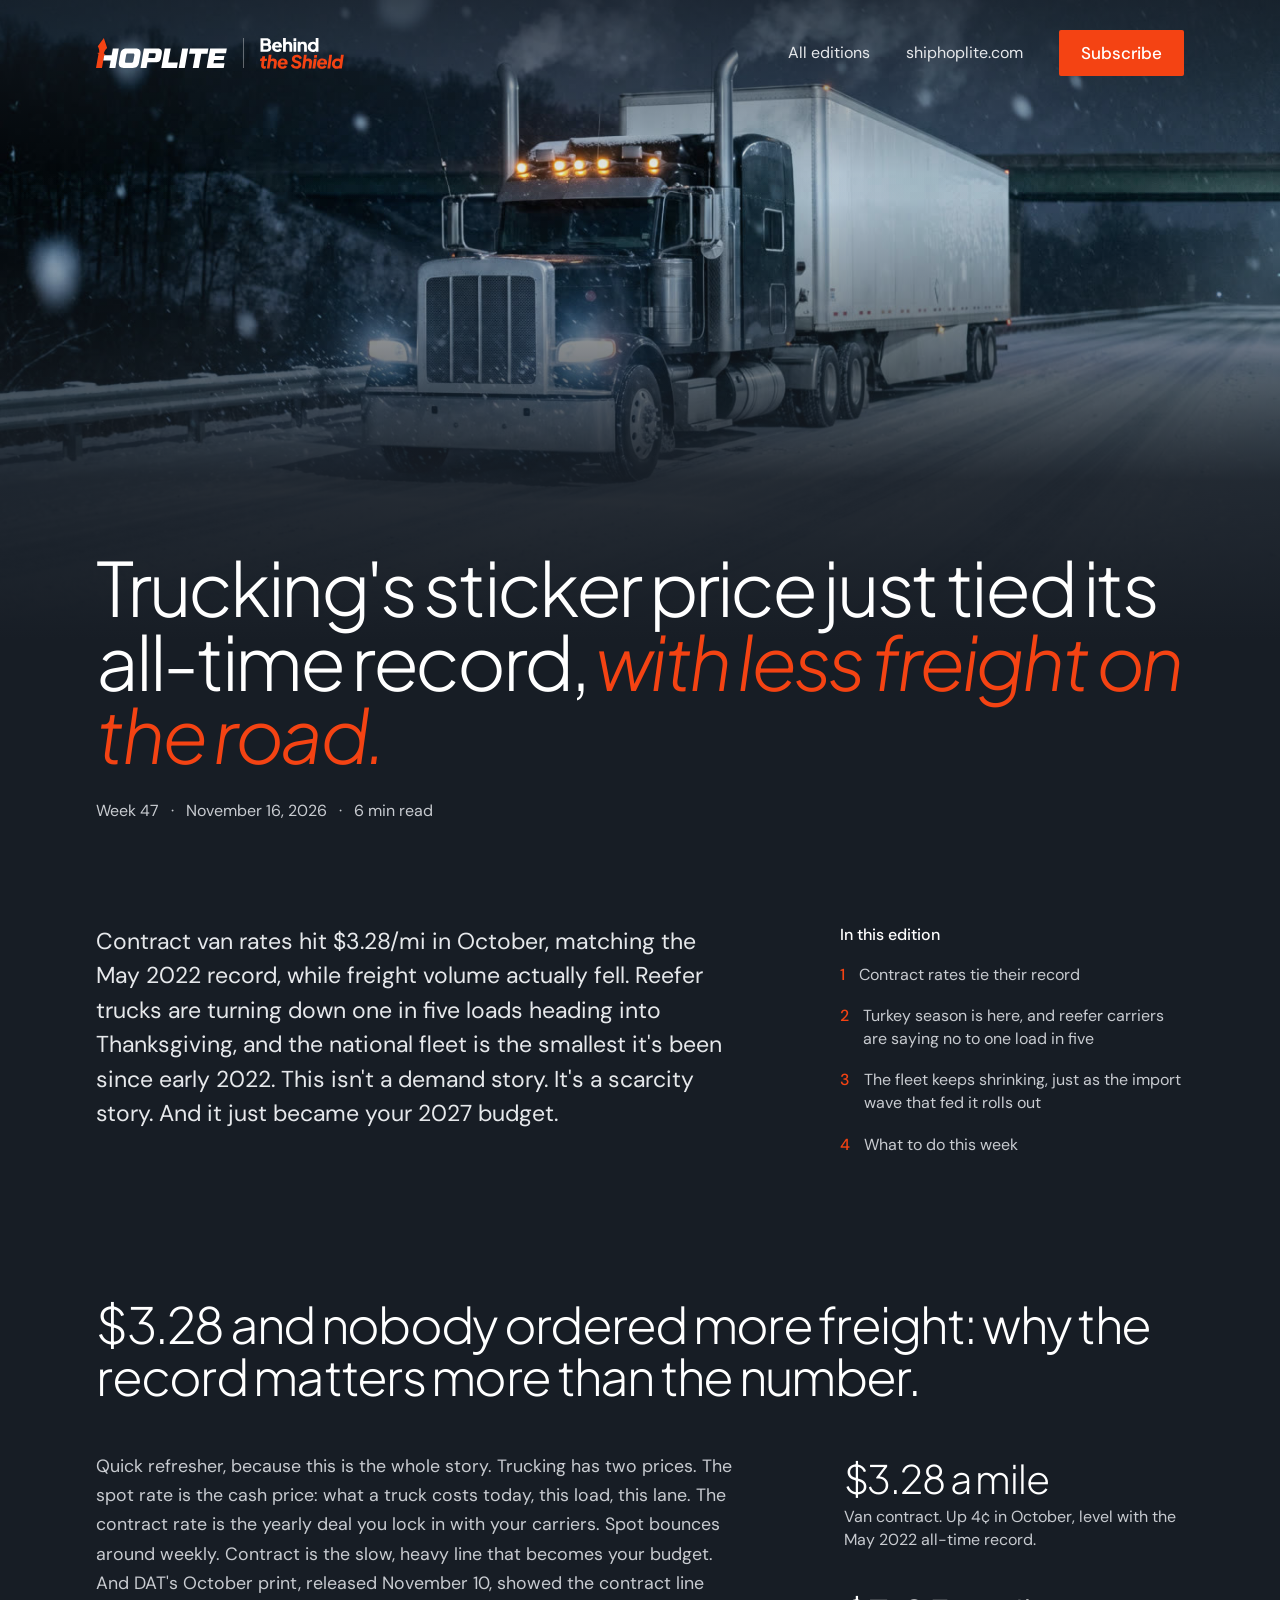
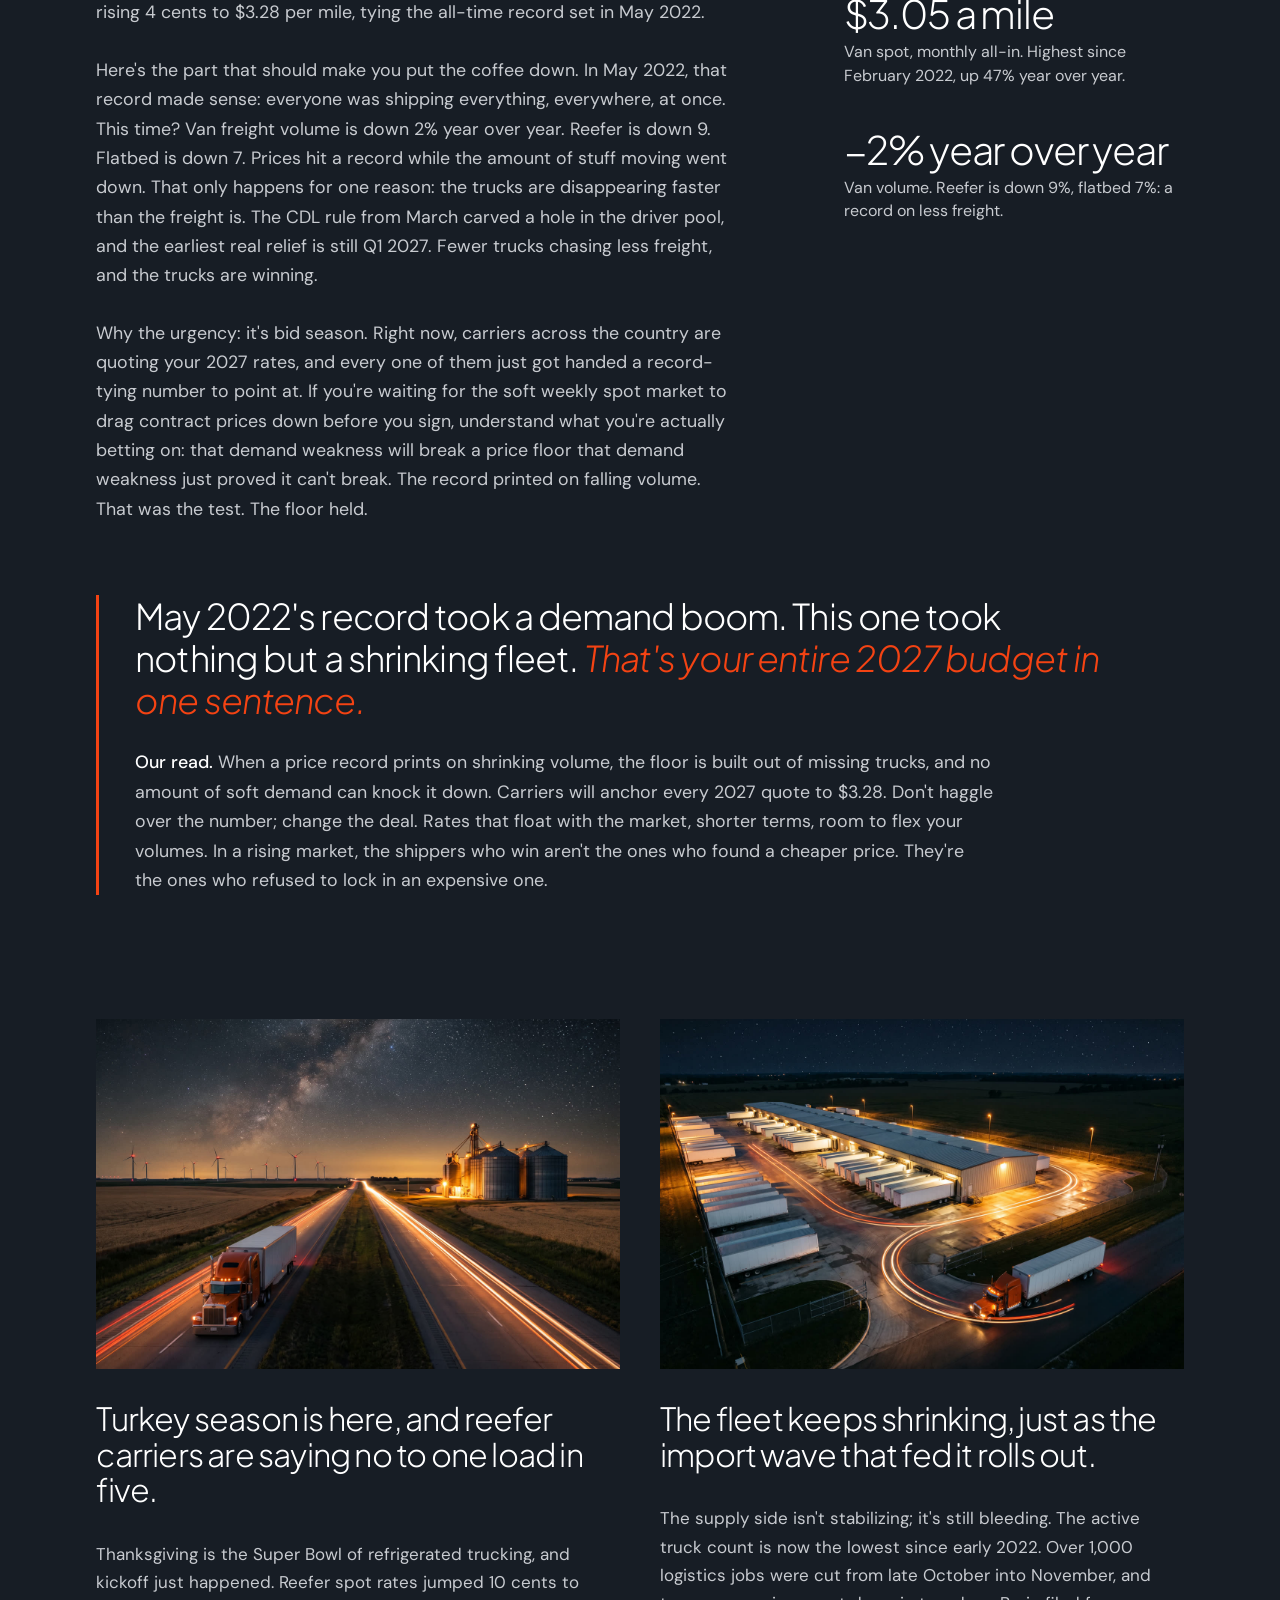
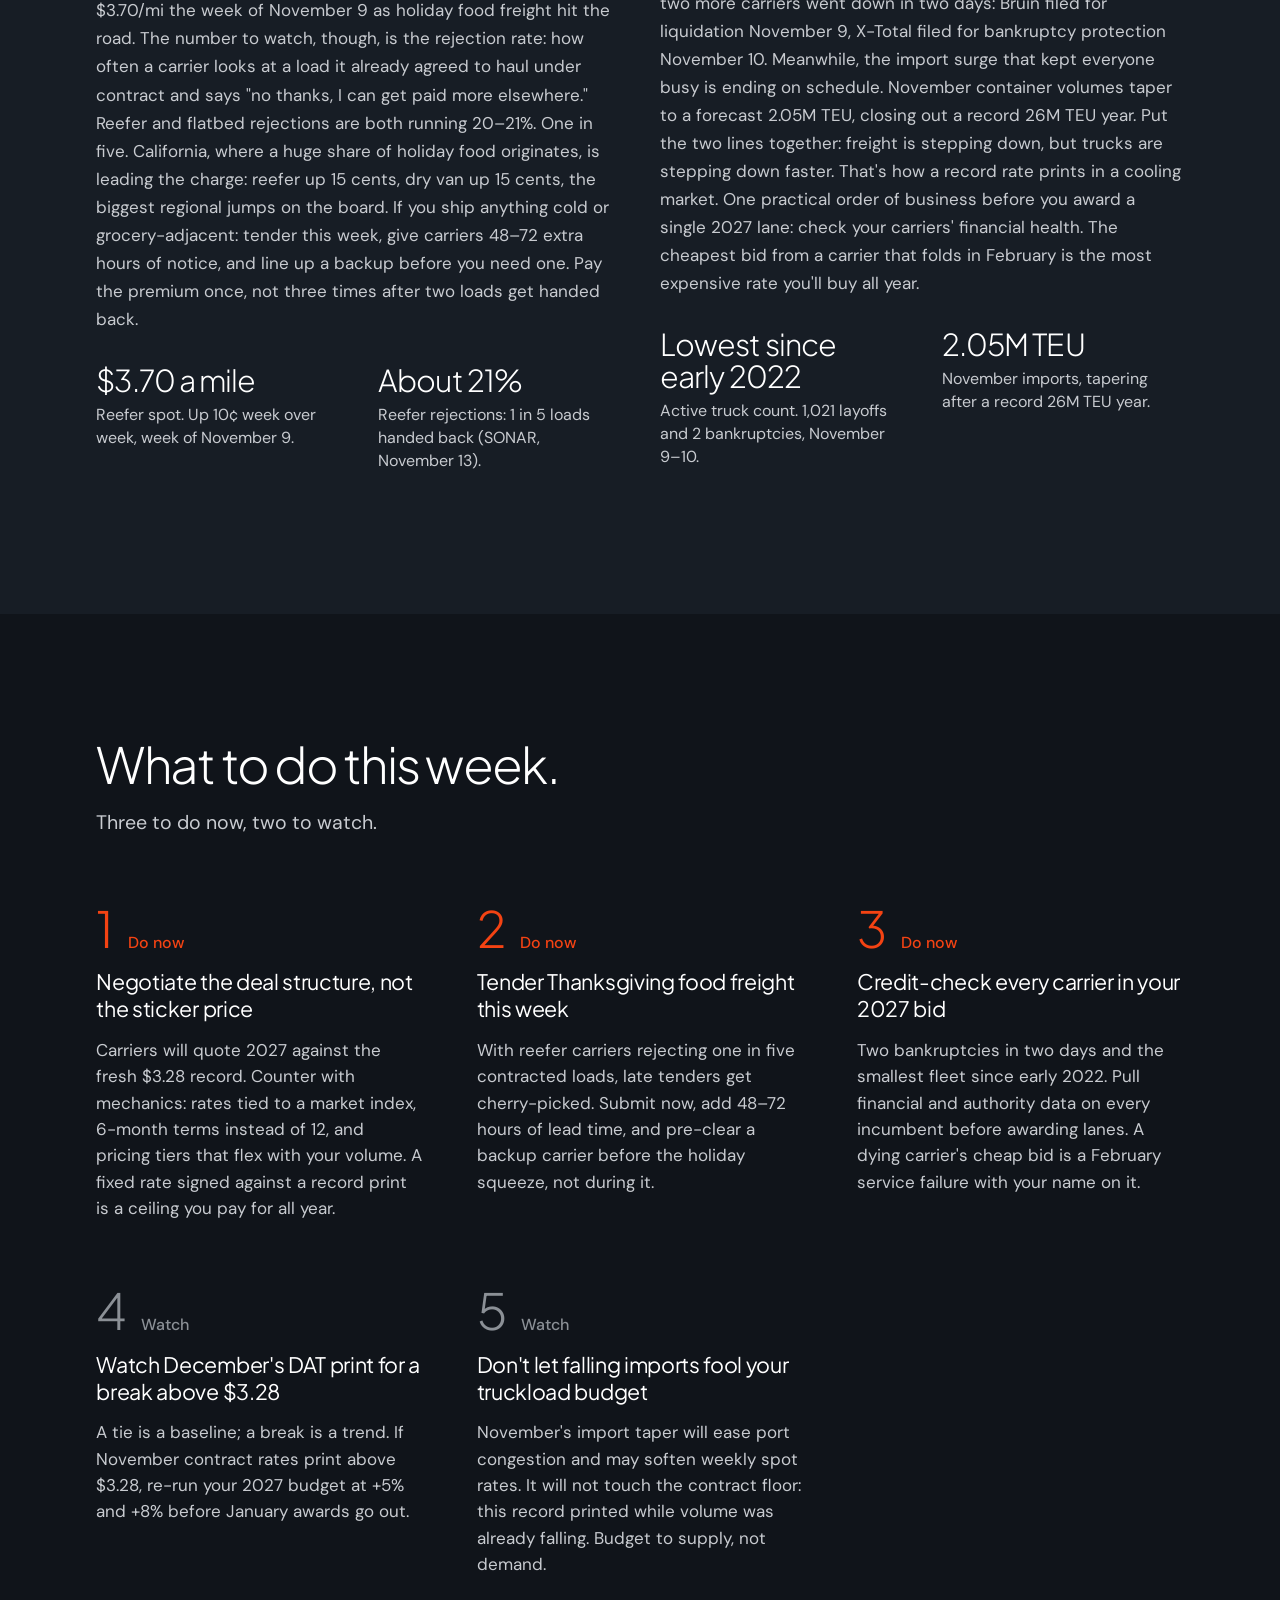
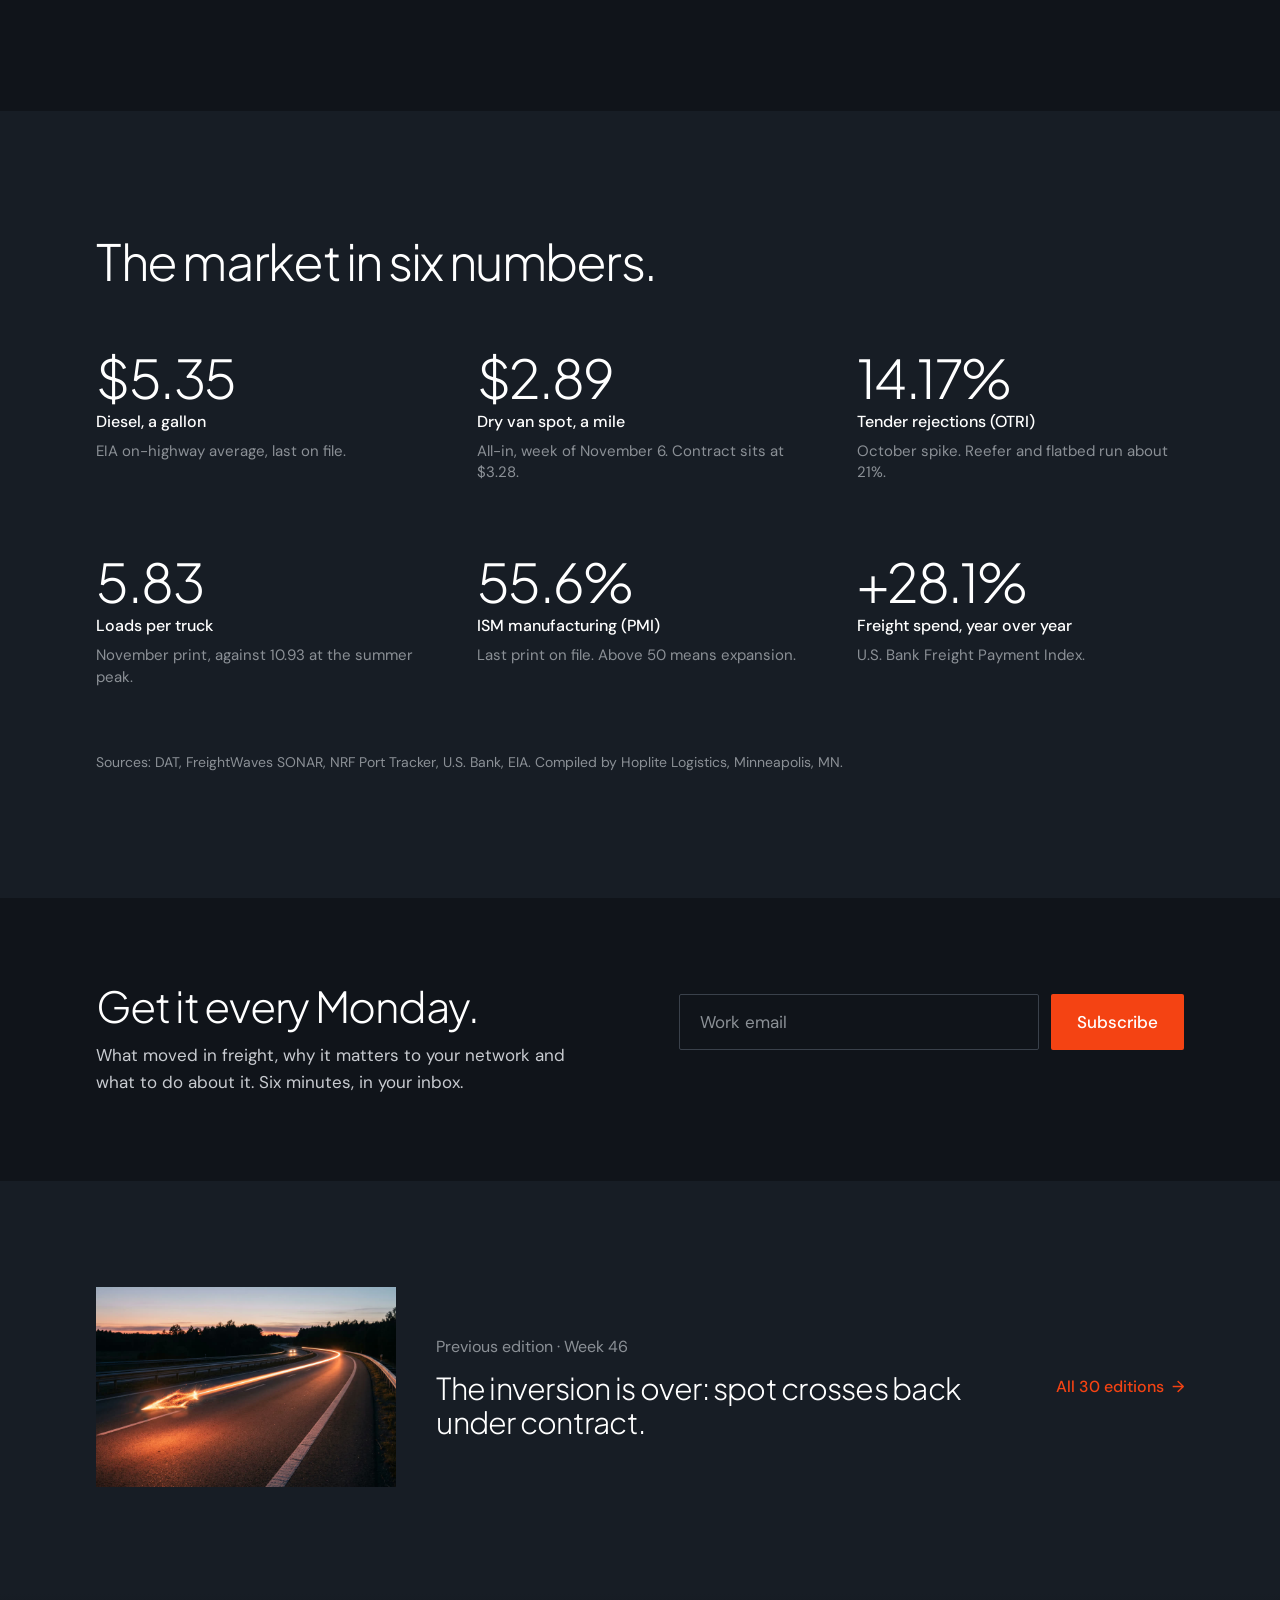
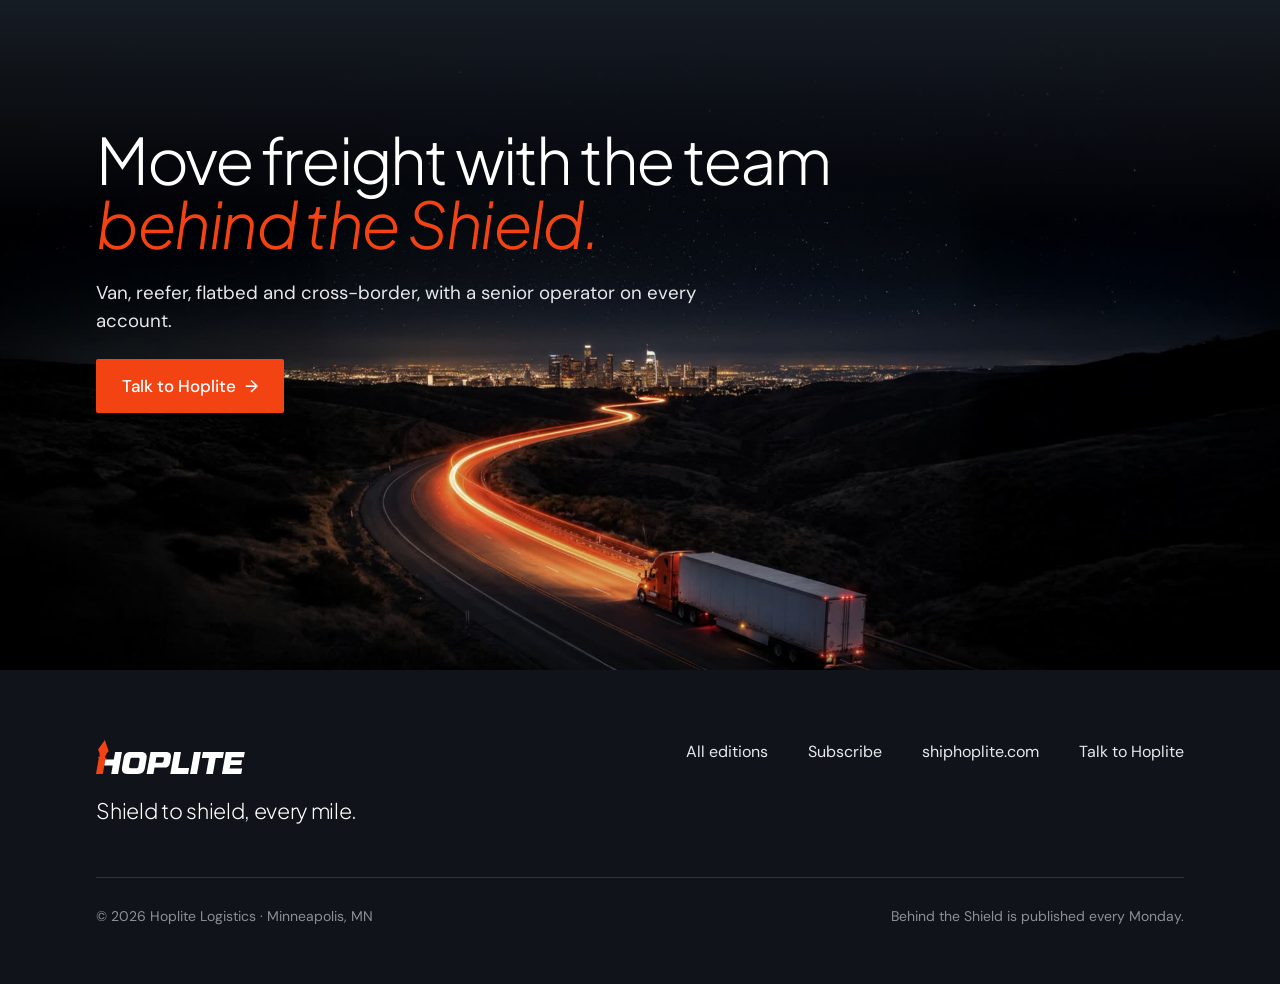
==== edition.html @ e7aca39b "Behind the Shield prototype: home, all editions, Week 47 edition Static prototype of the redesigned " ====
<!doctype html>
<html lang="en">
<head>
<meta charset="utf-8">
<meta name="viewport" content="width=device-width, initial-scale=1">
<meta name="robots" content="noindex, nofollow">
<title>Trucking&#x27;s sticker price just tied its all-time record. Behind the Shield, Week 47</title>
<meta name="description" content="Contract van rates hit $3.28 a mile in October, matching the May 2022 record, while freight volume fell. Week 47 of Hoplite&#x27;s weekly freight brief.">
<link rel="icon" href="assets/img/favicon.svg" type="image/svg+xml">
<link rel="preconnect" href="https://fonts.googleapis.com">
<link rel="preconnect" href="https://fonts.gstatic.com" crossorigin>
<link href="https://fonts.googleapis.com/css2?family=DM+Sans:wght@400;500&family=Plus+Jakarta+Sans:ital,wght@0,300;0,400;1,300&display=swap" rel="stylesheet">
<link rel="stylesheet" href="assets/css/styles.css">
</head>
<body>
<div class="menu" role="dialog" aria-label="Menu">
  <div class="menu-top">
    <a class="lockup" href="index.html" aria-label="Behind the Shield, from Hoplite. Home">
      <img class="wordmark" src="assets/img/hoplite-wordmark.svg" alt="Hoplite" width="642" height="147">
      <span class="rule"></span>
      <img class="bts" src="assets/img/bts-logo.svg" alt="Behind the Shield" width="165" height="61">
    </a>
    <button class="menu-close" type="button" aria-label="Close menu">&times;</button>
  </div>
  <nav aria-label="Menu">
    <a href="index.html">Latest edition</a>
    <a href="editions.html">All editions</a>
    <a href="https://shiphoplite.com/" target="_blank" rel="noopener">shiphoplite.com</a>
  </nav>
  <a class="btn" href="#subscribe">Subscribe</a>
</div>
<header class="hero">
  <div class="hero-photo"><img src="assets/img/wk47.jpg" alt="A long-nose semi truck on a snowy highway at night"></div>
  <div class="wrap nav">
    <a class="lockup" href="index.html" aria-label="Behind the Shield, from Hoplite. Home">
      <img class="wordmark" src="assets/img/hoplite-wordmark.svg" alt="Hoplite" width="642" height="147">
      <span class="rule"></span>
      <img class="bts" src="assets/img/bts-logo.svg" alt="Behind the Shield" width="165" height="61">
    </a>
    <nav class="nav-links" aria-label="Main">
      <a href="editions.html">All editions</a>
      <a href="https://shiphoplite.com/" target="_blank" rel="noopener">shiphoplite.com</a>
      <a class="btn small" href="#subscribe">Subscribe</a>
    </nav>
    <button class="menu-btn" type="button" aria-label="Open menu" aria-expanded="false"><span></span><span></span></button>
  </div>
  <div class="wrap hero-text">
    <h1 class="headline display">Trucking's sticker price just tied its all-time record, <em>with less freight on the road.</em></h1>
    <p class="meta"><span>Week 47</span><span>November 16, 2026</span><span>6 min read</span></p>
  </div>
</header>
<main>
<div class="wrap intro">
  <p class="standfirst">Contract van rates hit $3.28/mi in October, matching the May 2022 record, while freight volume actually fell. Reefer trucks are turning down one in five loads heading into Thanksgiving, and the national fleet is the smallest it's been since early 2022. This isn't a demand story. It's a scarcity story. And it just became your 2027 budget.</p>
  <nav class="toc" aria-label="In this edition">
    <h2>In this edition</h2>
    <ol>
        <li><b>1</b><a href="#top-story">Contract rates tie their record</a></li>
        <li><b>2</b><a href="#story-2">Turkey season is here, and reefer carriers are saying no to one load in five</a></li>
        <li><b>3</b><a href="#story-3">The fleet keeps shrinking, just as the import wave that fed it rolls out</a></li>
        <li><b>4</b><a href="#what-to-do">What to do this week</a></li>
    </ol>
  </nav>
</div>

<article class="wrap top-story" id="top-story">
  <h2 class="section display">$3.28 and nobody ordered more freight: why the record matters more than the number.</h2>
  <div class="story-cols">
    <div class="prose">
      <p>Quick refresher, because this is the whole story. Trucking has two prices. The spot rate is the cash price: what a truck costs today, this load, this lane. The contract rate is the yearly deal you lock in with your carriers. Spot bounces around weekly. Contract is the slow, heavy line that becomes your budget. And DAT&#x27;s October print, released November 10, showed the contract line rising 4 cents to $3.28 per mile, tying the all-time record set in May 2022.</p><p>Here&#x27;s the part that should make you put the coffee down. In May 2022, that record made sense: everyone was shipping everything, everywhere, at once. This time? Van freight volume is down 2% year over year. Reefer is down 9. Flatbed is down 7. Prices hit a record while the amount of stuff moving went down. That only happens for one reason: the trucks are disappearing faster than the freight is. The CDL rule from March carved a hole in the driver pool, and the earliest real relief is still Q1 2027. Fewer trucks chasing less freight, and the trucks are winning.</p><p>Why the urgency: it&#x27;s bid season. Right now, carriers across the country are quoting your 2027 rates, and every one of them just got handed a record-tying number to point at. If you&#x27;re waiting for the soft weekly spot market to drag contract prices down before you sign, understand what you&#x27;re actually betting on: that demand weakness will break a price floor that demand weakness just proved it can&#x27;t break. The record printed on falling volume. That was the test. The floor held.</p>
    </div>
    <div class="figures">
      <div class="figure"><p class="num display">$3.28 a mile</p><p class="cap">Van contract. Up 4¢ in October, level with the May 2022 all-time record.</p></div>
      <div class="figure"><p class="num display">$3.05 a mile</p><p class="cap">Van spot, monthly all-in. Highest since February 2022, up 47% year over year.</p></div>
      <div class="figure"><p class="num display">−2% year over year</p><p class="cap">Van volume. Reefer is down 9%, flatbed 7%: a record on less freight.</p></div>
    </div>
  </div>
  <div class="our-read">
    <div>
      <p class="line display">May 2022's record took a demand boom. This one took nothing but a shrinking fleet. <em>That's your entire 2027 budget in one sentence.</em></p>
      <p class="assessment"><b>Our read.</b> When a price record prints on shrinking volume, the floor is built out of missing trucks, and no amount of soft demand can knock it down. Carriers will anchor every 2027 quote to $3.28. Don't haggle over the number; change the deal. Rates that float with the market, shorter terms, room to flex your volumes. In a rising market, the shippers who win aren't the ones who found a cheaper price. They're the ones who refused to lock in an expensive one.</p>
    </div>
  </div>
</article>

<div class="wrap stories">
  <article class="story" id="story-2">
    <img class="photo" src="assets/img/story-silos.jpg" alt="A truck on a heartland highway at night, grain silos lit beside the road" loading="lazy">
    <h3 class="display">Turkey season is here, and reefer carriers are saying no to one load in five.</h3>
    <p class="body">Thanksgiving is the Super Bowl of refrigerated trucking, and kickoff just happened. Reefer spot rates jumped 10 cents to $3.70/mi the week of November 9 as holiday food freight hit the road. The number to watch, though, is the rejection rate: how often a carrier looks at a load it already agreed to haul under contract and says "no thanks, I can get paid more elsewhere." Reefer and flatbed rejections are both running 20–21%. One in five. California, where a huge share of holiday food originates, is leading the charge: reefer up 15 cents, dry van up 15 cents, the biggest regional jumps on the board. If you ship anything cold or grocery-adjacent: tender this week, give carriers 48–72 extra hours of notice, and line up a backup before you need one. Pay the premium once, not three times after two loads get handed back.</p>
    <div class="figures two">
      <div class="figure"><p class="num display">$3.70 a mile</p><p class="cap">Reefer spot. Up 10¢ week over week, week of November 9.</p></div>
      <div class="figure"><p class="num display">About 21%</p><p class="cap">Reefer rejections: 1 in 5 loads handed back (SONAR, November 13).</p></div>
    </div>
  </article>
  <article class="story" id="story-3">
    <img class="photo" src="assets/img/story-terminal.jpg" alt="A cross-dock terminal at night seen from above, trailers at every door" loading="lazy">
    <h3 class="display">The fleet keeps shrinking, just as the import wave that fed it rolls out.</h3>
    <p class="body">The supply side isn't stabilizing; it's still bleeding. The active truck count is now the lowest since early 2022. Over 1,000 logistics jobs were cut from late October into November, and two more carriers went down in two days: Bruin filed for liquidation November 9, X-Total filed for bankruptcy protection November 10. Meanwhile, the import surge that kept everyone busy is ending on schedule. November container volumes taper to a forecast 2.05M TEU, closing out a record 26M TEU year. Put the two lines together: freight is stepping down, but trucks are stepping down faster. That's how a record rate prints in a cooling market. One practical order of business before you award a single 2027 lane: check your carriers' financial health. The cheapest bid from a carrier that folds in February is the most expensive rate you'll buy all year.</p>
    <div class="figures two">
      <div class="figure"><p class="num display">Lowest since early 2022</p><p class="cap">Active truck count. 1,021 layoffs and 2 bankruptcies, November 9–10.</p></div>
      <div class="figure"><p class="num display">2.05M TEU</p><p class="cap">November imports, tapering after a record 26M TEU year.</p></div>
    </div>
  </article>
</div>

<section class="todo deep" id="what-to-do">
  <div class="wrap">
    <h2 class="section display">What to do this week.</h2>
    <p class="lede">Three to do now, two to watch.</p>
    <ol class="actions">
      <li class="action">
        <div class="top"><span class="numeral">1</span><span class="status">Do now</span></div>
        <h3>Negotiate the deal structure, not the sticker price</h3>
        <p>Carriers will quote 2027 against the fresh $3.28 record. Counter with mechanics: rates tied to a market index, 6-month terms instead of 12, and pricing tiers that flex with your volume. A fixed rate signed against a record print is a ceiling you pay for all year.</p>
      </li>
      <li class="action">
        <div class="top"><span class="numeral">2</span><span class="status">Do now</span></div>
        <h3>Tender Thanksgiving food freight this week</h3>
        <p>With reefer carriers rejecting one in five contracted loads, late tenders get cherry-picked. Submit now, add 48–72 hours of lead time, and pre-clear a backup carrier before the holiday squeeze, not during it.</p>
      </li>
      <li class="action">
        <div class="top"><span class="numeral">3</span><span class="status">Do now</span></div>
        <h3>Credit-check every carrier in your 2027 bid</h3>
        <p>Two bankruptcies in two days and the smallest fleet since early 2022. Pull financial and authority data on every incumbent before awarding lanes. A dying carrier&#x27;s cheap bid is a February service failure with your name on it.</p>
      </li>
      <li class="action watch">
        <div class="top"><span class="numeral">4</span><span class="status">Watch</span></div>
        <h3>Watch December&#x27;s DAT print for a break above $3.28</h3>
        <p>A tie is a baseline; a break is a trend. If November contract rates print above $3.28, re-run your 2027 budget at +5% and +8% before January awards go out.</p>
      </li>
      <li class="action watch">
        <div class="top"><span class="numeral">5</span><span class="status">Watch</span></div>
        <h3>Don&#x27;t let falling imports fool your truckload budget</h3>
        <p>November&#x27;s import taper will ease port congestion and may soften weekly spot rates. It will not touch the contract floor: this record printed while volume was already falling. Budget to supply, not demand.</p>
      </li>
    </ol>
  </div>
</section>

<section class="wrap market">
  <h2 class="section display">The market in six numbers.</h2>
  <div class="numbers">
      <div class="number"><p class="num display">$5.35</p><p class="label">Diesel, a gallon</p><p class="cap">EIA on-highway average, last on file.</p></div>
      <div class="number"><p class="num display">$2.89</p><p class="label">Dry van spot, a mile</p><p class="cap">All-in, week of November 6. Contract sits at $3.28.</p></div>
      <div class="number"><p class="num display">14.17%</p><p class="label">Tender rejections (OTRI)</p><p class="cap">October spike. Reefer and flatbed run about 21%.</p></div>
      <div class="number"><p class="num display">5.83</p><p class="label">Loads per truck</p><p class="cap">November print, against 10.93 at the summer peak.</p></div>
      <div class="number"><p class="num display">55.6%</p><p class="label">ISM manufacturing (PMI)</p><p class="cap">Last print on file. Above 50 means expansion.</p></div>
      <div class="number"><p class="num display">+28.1%</p><p class="label">Freight spend, year over year</p><p class="cap">U.S. Bank Freight Payment Index.</p></div>
  </div>
  <p class="sources">Sources: DAT, FreightWaves SONAR, NRF Port Tracker, U.S. Bank, EIA. Compiled by Hoplite Logistics, Minneapolis, MN.</p>
</section>
</main>
<section class="subscribe deep" id="subscribe">
  <div class="wrap">
    <div class="copy">
      <h2 class="display">Get it every Monday.</h2>
      <p>What moved in freight, why it matters to your network and what to do about it. Six minutes, in your inbox.</p>
    </div>
    <div>
      <form class="form" action="#" method="post">
        <input type="email" name="email" placeholder="Work email" aria-label="Work email" required>
        <button class="btn" type="submit">Subscribe</button>
      </form>
      <p class="form-note" role="status"></p>
    </div>
  </div>
</section>
<section class="wrap previous">
  <a class="prev-card" href="edition.html">
    <img class="photo" src="assets/img/wk46.jpg" alt="A highway curving into the dusk" loading="lazy">
    <div>
      <p class="small-meta">Previous edition &middot; Week 46</p>
      <h3 class="display">The inversion is over: spot crosses back under contract.</h3>
    </div>
  </a>
  <a class="more orange" href="editions.html">All 30 editions &nbsp;&rarr;</a>
</section>
<section class="closing">
  <img src="assets/img/closing.jpg" alt="A truck on a winding road at night, city lights on the horizon" loading="lazy">
  <div class="wrap">
    <h2 class="display">Move freight with the team <em>behind the Shield.</em></h2>
    <p>Van, reefer, flatbed and cross-border, with a senior operator on every account.</p>
    <a class="btn" href="https://shiphoplite.com/contact-us/" target="_blank" rel="noopener">Talk to Hoplite <span aria-hidden="true">&rarr;</span></a>
  </div>
</section>
<footer class="footer deep">
  <div class="wrap">
    <div class="footer-top">
      <div>
        <img class="wordmark" src="assets/img/hoplite-wordmark.svg" alt="Hoplite" width="642" height="147">
        <p class="tagline display">Shield to shield, every mile.</p>
      </div>
      <nav class="footer-links" aria-label="Footer">
        <a href="editions.html">All editions</a>
        <a href="#subscribe">Subscribe</a>
        <a href="https://shiphoplite.com/" target="_blank" rel="noopener">shiphoplite.com</a>
        <a href="https://shiphoplite.com/contact-us/" target="_blank" rel="noopener">Talk to Hoplite</a>
      </nav>
    </div>
    <div class="footer-bottom">
      <span>&copy; 2026 Hoplite Logistics &middot; Minneapolis, MN</span>
      <span>Behind the Shield is published every Monday.</span>
    </div>
  </div>
</footer>
<script src="assets/js/site.js"></script>
</body>
</html>
---- assets/css/styles.css ----
/* Behind the Shield prototype. Values follow the Figma file (desktop 1440, mobile 390). */
:root {
  --night: #171D25; --deep: #10141A; --orange: #F44313; --white: #fff;
  --soft: #E6E8EB; --body: #C8CBD0; --mute: #8B9096;
  --line: rgba(255, 255, 255, .12);
  --gutter: clamp(20px, calc(14.7vw - 91.8px), 120px);
  --display: "Plus Jakarta Sans", system-ui, sans-serif;
  --text: "DM Sans", system-ui, sans-serif;
}
*, *::before, *::after { box-sizing: border-box; }
html { -webkit-text-size-adjust: 100%; scroll-behavior: smooth; }
body { margin: 0; background: var(--night); color: var(--body); font: 400 17px/1.55 var(--text); -webkit-font-smoothing: antialiased; -moz-osx-font-smoothing: grayscale; }
img { display: block; max-width: 100%; }
a { color: inherit; text-decoration: none; }
h1, h2, h3, p, ol, ul, figure { margin: 0; }
ol, ul { padding: 0; list-style: none; }
em { font-style: italic; color: var(--orange); }
.wrap { width: 100%; max-width: calc(1200px + 2 * var(--gutter)); margin-inline: auto; padding-inline: var(--gutter); }
.deep { background: var(--deep); }
.display { font-family: var(--display); font-weight: 300; color: var(--white); }
.photo { width: 100%; object-fit: cover; background: var(--deep); }

/* Buttons */
.btn { display: inline-flex; align-items: center; justify-content: center; gap: .5em; padding: 16px 26px; border: 0; border-radius: 2px; background: var(--orange); color: var(--white); font: 500 17px/22px var(--text); cursor: pointer; transition: background .15s ease; white-space: nowrap; }
.btn:hover, .btn:focus-visible { background: #ff5a2a; }
.btn.small { padding: 12px 22px; }
:focus-visible { outline: 2px solid var(--orange); outline-offset: 3px; }

/* Header */
.nav { position: relative; z-index: 3; display: flex; align-items: center; justify-content: space-between; padding-block: 30px; }
.lockup { display: flex; align-items: center; gap: 16px; }
.lockup .wordmark { height: 30px; width: auto; }
.lockup .rule { width: 1px; height: 30px; background: rgba(255, 255, 255, .35); }
.lockup .bts { height: 31px; width: auto; }
.nav-links { display: flex; align-items: center; gap: 36px; font-size: 16px; color: var(--soft); }
.nav-links a:not(.btn):hover, .footer-links a:hover { color: var(--white); text-decoration: underline; text-underline-offset: 4px; }
.menu-btn { display: none; width: 44px; height: 44px; margin-right: -10px; padding: 0; border: 0; background: none; cursor: pointer; }
.menu-btn span { display: block; width: 24px; height: 2px; margin: 6px auto; background: var(--white); }
.menu { position: fixed; inset: 0; z-index: 10; display: none; flex-direction: column; padding: 22px var(--gutter) 40px; background: var(--deep); }
.menu.open { display: flex; }
.menu-top { display: flex; align-items: center; justify-content: space-between; }
.menu-close { width: 44px; height: 44px; margin-right: -10px; border: 0; background: none; color: var(--white); font: 300 34px/1 var(--display); cursor: pointer; }
.menu nav { display: flex; flex-direction: column; gap: 6px; margin-top: 56px; }
.menu nav a { padding: 10px 0; font: 300 34px/1.1 var(--display); letter-spacing: -.035em; color: var(--white); }
.menu .btn { margin-top: 36px; align-self: flex-start; }

/* Photo header (edition and archive) */
.hero { position: relative; overflow: hidden; }
.hero-photo { position: absolute; inset: 0 0 auto 0; height: clamp(340px, 50vw, 720px); }
.hero-photo img { width: 100%; height: 100%; object-fit: cover; }
.hero-photo::before { content: ""; position: absolute; inset: 0 0 auto 0; height: min(200px, 60%); background: linear-gradient(rgba(23, 29, 37, .7), rgba(23, 29, 37, 0)); }
.hero-photo::after { content: ""; position: absolute; inset: 0; background: linear-gradient(rgba(23, 29, 37, 0) 27%, rgba(23, 29, 37, .92) 75%, var(--night) 100%); }
.hero-text { position: relative; z-index: 2; padding-top: clamp(194px, 34.8vw, 501px); padding-bottom: clamp(32px, 5vw, 72px); }
.hero.short .hero-photo { height: clamp(300px, 36.7vw, 528px); }
.hero.short .hero-text { padding-top: clamp(168px, 27vw, 389px); }
h1.headline { font-size: clamp(44px, 5.83vw, 84px); line-height: .98; letter-spacing: -.045em; max-width: 1160px; }
.meta { margin-top: clamp(20px, 2.2vw, 32px); font-size: clamp(16px, 1.25vw, 18px); color: var(--body); }
.meta > span + span::before { content: "·"; margin-inline: .75em; }
h2.section { font-size: clamp(34px, 3.89vw, 56px); line-height: 1.04; letter-spacing: -.035em; }

/* Edition: intro */
.intro { display: grid; grid-template-columns: minmax(0, 720px) minmax(0, 344px); justify-content: space-between; gap: 40px clamp(40px, 8.33vw, 120px); padding-block: clamp(32px, 2.8vw, 40px) clamp(72px, 8.33vw, 120px); }
.standfirst { font-size: clamp(20px, 1.8vw, 26px); line-height: 1.5; color: var(--soft); }
.toc h2 { font: 500 16px/21px var(--text); color: var(--white); }
.toc ol { display: grid; gap: 18px; margin-top: 18px; }
.toc li { display: flex; gap: 14px; font-size: 16px; line-height: 1.45; }
.toc li b { font-weight: 500; color: var(--orange); }
.toc a:hover { color: var(--white); }

/* Edition: top story */
.top-story { padding-block: clamp(32px, 2.8vw, 40px) clamp(80px, 9.7vw, 140px); }
.story-cols { display: grid; grid-template-columns: minmax(0, 680px) minmax(0, 340px); gap: 40px clamp(40px, 8.33vw, 120px); margin-top: clamp(36px, 3.9vw, 56px); }
.prose { display: grid; gap: 28px; font-size: clamp(17px, 1.39vw, 20px); line-height: 1.65; }
.figures { display: grid; gap: clamp(28px, 3.3vw, 48px); align-content: start; padding-top: 6px; }
.figure .num { font-size: clamp(32px, 3.06vw, 44px); line-height: 1.05; letter-spacing: -.03em; }
.figure .cap { margin-top: 6px; font-size: 16px; line-height: 1.45; }
.figures.two { grid-template-columns: 1fr 1fr; gap: 28px 40px; padding-top: 0; }
.figures.two .num { font-size: clamp(28px, 2.36vw, 34px); }
.our-read { display: flex; gap: clamp(20px, 2.8vw, 40px); margin-top: clamp(48px, 5.5vw, 80px); max-width: 1003px; }
.our-read::before { content: ""; flex: 0 0 3px; background: var(--orange); }
.our-read .line { font-size: clamp(26px, 2.78vw, 40px); line-height: 1.18; letter-spacing: -.025em; }
.our-read .assessment { margin-top: 28px; max-width: 860px; font-size: clamp(17px, 1.39vw, 20px); line-height: 1.65; }
.our-read .assessment b { font-weight: 500; color: var(--white); }

/* Edition: stories 2 and 3 */
.stories { display: grid; grid-template-columns: 1fr 1fr; gap: 56px 40px; padding-bottom: clamp(80px, 11.1vw, 160px); }
.story .photo { aspect-ratio: 580 / 387; }
.story h3 { margin-top: clamp(28px, 2.5vw, 36px); font-size: clamp(28px, 2.5vw, 36px); line-height: 1.12; letter-spacing: -.025em; }
.story .body { margin-top: clamp(28px, 2.5vw, 36px); font-size: clamp(17px, 1.25vw, 18px); line-height: 1.65; }
.story .figures { margin-top: clamp(28px, 2.5vw, 36px); }

/* Edition: what to do */
.todo { padding-block: clamp(80px, 9.7vw, 140px) clamp(80px, 10.4vw, 150px); }
.todo .lede { margin-top: 18px; font-size: clamp(18px, 1.53vw, 22px); }
.actions { display: grid; grid-template-columns: repeat(3, minmax(0, 1fr)); gap: clamp(40px, 5vw, 72px) clamp(32px, 4.2vw, 60px); margin-top: clamp(48px, 5vw, 72px); }
.action .top { display: flex; align-items: baseline; gap: 14px; color: var(--orange); }
.action.watch .top { color: var(--mute); }
.action .numeral { font: 300 clamp(44px, 3.89vw, 56px)/1 var(--display); }
.action .status { font-weight: 500; font-size: 16px; }
.action h3 { margin-top: 14px; font: 400 clamp(21px, 1.67vw, 24px)/1.25 var(--display); letter-spacing: -.015em; color: var(--white); }
.action p { margin-top: 14px; font-size: 17px; line-height: 1.55; }

/* Edition: market numbers */
.market { padding-block: clamp(80px, 9.7vw, 140px); }
.numbers { display: grid; grid-template-columns: repeat(3, minmax(0, 1fr)); gap: clamp(36px, 5.5vw, 80px) clamp(20px, 4.2vw, 60px); margin-top: clamp(48px, 5vw, 72px); }
.number .num { font-size: clamp(38px, 4.17vw, 60px); line-height: 1; letter-spacing: -.03em; }
.number .label { margin-top: 8px; font-weight: 500; font-size: clamp(16px, 1.25vw, 18px); line-height: 1.3; color: var(--white); }
.number .cap { margin-top: 8px; font-size: 15px; line-height: 1.45; color: var(--mute); }
.sources { margin-top: clamp(48px, 5vw, 72px); font-size: 14px; color: var(--mute); }

/* Subscribe */
.subscribe { padding-block: clamp(56px, 6.7vw, 96px); }
.subscribe .wrap { display: flex; align-items: center; justify-content: space-between; gap: 28px 80px; }
.subscribe .copy { max-width: 520px; }
.subscribe h2 { font-size: clamp(32px, 3.33vw, 48px); line-height: 1.04; letter-spacing: -.03em; }
.subscribe .copy p { margin-top: 14px; font-size: clamp(17px, 1.32vw, 19px); line-height: 1.55; }
.form { display: flex; gap: 12px; }
.form input { width: 360px; max-width: 100%; height: 56px; padding: 16px 20px; border: 1px solid #3A414B; border-radius: 2px; background: transparent; color: var(--white); font: 400 17px/22px var(--text); }
.form input::placeholder { color: var(--mute); }
.form input:focus { outline: none; border-color: var(--orange); }
.form-note { margin-top: 12px; min-height: 22px; font-size: 15px; color: var(--soft); }

/* Previous edition */
.previous { display: flex; align-items: center; justify-content: space-between; gap: 32px 48px; padding-block: clamp(72px, 8.33vw, 120px); }
.prev-card { display: flex; align-items: center; gap: 28px 40px; }
.prev-card .photo { width: 300px; aspect-ratio: 3 / 2; flex: none; }
.small-meta { font-size: 16px; color: var(--mute); }
.prev-card h3 { margin-top: 12px; max-width: 560px; font-size: clamp(26px, 2.36vw, 34px); line-height: 1.12; letter-spacing: -.025em; }
.more { font-weight: 500; font-size: clamp(16px, 1.25vw, 18px); white-space: nowrap; }
.more.orange { color: var(--orange); }
.more:hover, .prev-card:hover h3, .card:hover h3 { text-decoration: underline; text-decoration-thickness: 1px; text-underline-offset: 5px; }

/* Closing band */
.closing { position: relative; min-height: clamp(640px, 52.8vw, 760px); overflow: hidden; background: var(--night); }
.closing > img { position: absolute; inset: 0; width: 100%; height: 100%; object-fit: cover; }
.closing::before { content: ""; position: absolute; inset: 0 0 auto 0; z-index: 1; height: clamp(220px, 18vw, 260px); background: linear-gradient(var(--night), rgba(23, 29, 37, 0)); }
.closing .wrap { position: relative; z-index: 2; padding-top: clamp(56px, 10.4vw, 150px); }
.closing h2 { max-width: 900px; font-size: clamp(40px, 5vw, 72px); line-height: 1; letter-spacing: -.04em; }
.closing p { max-width: 620px; margin-block: 24px; font-size: clamp(17px, 1.46vw, 21px); line-height: 1.5; color: var(--soft); }

/* Footer */
.footer { padding-block: clamp(56px, 5.5vw, 80px) 56px; }
.footer-top { display: flex; justify-content: space-between; gap: 36px; }
.footer .wordmark { height: 34px; width: auto; }
.tagline { margin-top: 20px; font-size: clamp(20px, 1.67vw, 24px); letter-spacing: -.015em; }
.footer-links { display: flex; gap: 14px 40px; font-size: 16px; color: var(--soft); }
.footer-bottom { display: flex; justify-content: space-between; gap: 8px 32px; margin-top: clamp(32px, 3.9vw, 56px); padding-top: 28px; border-top: 1px solid #2E353F; font-size: 14px; color: var(--mute); }

/* Home */
.masthead { display: flex; align-items: flex-end; justify-content: space-between; gap: 32px 60px; padding-block: clamp(32px, 5vw, 72px) clamp(56px, 6.1vw, 88px); }
.masthead .big-logo { width: clamp(300px, 41vw, 590px); height: auto; }
.masthead .about { max-width: 460px; }
.masthead .about p { font-size: clamp(18px, 1.53vw, 22px); line-height: 1.5; color: var(--soft); }
.masthead .about .meta { margin-top: 22px; color: var(--body); }
.latest { padding-bottom: clamp(72px, 8.33vw, 120px); }
.latest .photo { aspect-ratio: 20 / 9; }
.latest-text { display: flex; align-items: flex-end; justify-content: space-between; gap: 28px 80px; margin-top: clamp(32px, 3.3vw, 48px); }
.latest-text .left { max-width: 720px; }
.latest-text .meta { margin-top: 0; }
.latest-text h2 { margin-top: 22px; font-size: clamp(38px, 4.17vw, 60px); line-height: 1.02; letter-spacing: -.045em; }
.latest-text h2 a:hover { text-decoration: underline; text-decoration-thickness: 1px; text-underline-offset: 8px; }
.latest-text .right { flex: 0 1 400px; }
.latest-text .right p { font-size: clamp(17px, 1.32vw, 19px); line-height: 1.55; }
.read { display: flex; align-items: center; gap: 22px; margin-top: 30px; }
.recent { padding-bottom: clamp(72px, 8.33vw, 120px); }
.recent-inner { border-top: 1px solid var(--line); padding-top: clamp(32px, 5.2vw, 76px); }
.recent-head { display: flex; align-items: flex-end; justify-content: space-between; gap: 12px 32px; }
.recent-head h2 { font-size: clamp(30px, 3.06vw, 44px); line-height: 1.05; letter-spacing: -.035em; }
.cards { display: grid; grid-template-columns: repeat(3, minmax(0, 1fr)); gap: 40px 48px; margin-top: clamp(32px, 3.6vw, 52px); }
.card .photo { aspect-ratio: 368 / 245; }
.card .small-meta { margin-top: 22px; }
.card h3 { margin-top: 10px; font-size: clamp(24px, 1.94vw, 28px); line-height: 1.18; letter-spacing: -.025em; }

/* Archive */
.editions { display: grid; gap: clamp(48px, 5vw, 72px); padding-block: clamp(24px, 2.8vw, 40px) clamp(72px, 9.4vw, 136px); }
.month { display: grid; grid-template-columns: 240px minmax(0, 1fr); gap: 14px 40px; }
.month h2 { padding-top: 21px; font-size: clamp(24px, 2.08vw, 30px); line-height: 1.1; letter-spacing: -.03em; }
.rows { border-top: 1px solid var(--line); }
.row { display: flex; align-items: baseline; gap: 28px; padding-block: 26px; border-bottom: 1px solid var(--line); }
.row .week { flex: 0 0 84px; font-weight: 500; color: var(--white); }
.row .date { flex: 0 0 76px; color: var(--mute); }
.row .title { flex: 1; font-size: clamp(20px, 1.8vw, 26px); line-height: 1.24; letter-spacing: -.025em; }
.row .arrow { color: var(--orange); font-size: 22px; transition: transform .15s ease; }
.row:hover .arrow { transform: translateX(4px); }
.row:hover .title { color: var(--soft); }

/* Tablet */
@media (max-width: 1080px) {
  .actions, .numbers { grid-template-columns: repeat(2, minmax(0, 1fr)); }
  .cards { grid-template-columns: repeat(2, minmax(0, 1fr)); }
  .month { grid-template-columns: 180px minmax(0, 1fr); }
  .subscribe .wrap, .latest-text { flex-direction: column; align-items: flex-start; }
  .latest-text .right { flex-basis: auto; max-width: 620px; }
  .figures.two .num { font-size: 28px; }
}

/* Phone (Figma mobile 390) */
@media (max-width: 760px) {
  .wide { display: none; }
  .nav { padding-block: 22px; }
  .lockup { gap: 12px; }
  .lockup .wordmark, .lockup .rule { height: 24px; }
  .lockup .bts { height: 25px; }
  .nav-links { display: none; }
  .menu-btn { display: block; }
  .intro, .story-cols, .stories { grid-template-columns: minmax(0, 1fr); }
  .intro { gap: 36px; }
  .stories { gap: 56px; }
  .actions, .cards { grid-template-columns: minmax(0, 1fr); }
  .actions { gap: 48px; }
  .figures.two { grid-template-columns: minmax(0, 1fr); gap: 28px; }
  .story .photo { aspect-ratio: 350 / 387; }
  .numbers { gap: 36px 20px; }
  .form { flex-direction: column; gap: 10px; width: 100%; }
  .form input { width: 100%; }
  .subscribe .wrap > div:last-child { width: 100%; }
  .previous, .prev-card, .masthead, .footer-top, .footer-links, .footer-bottom, .recent-head { flex-direction: column; align-items: flex-start; }
  .prev-card .photo { width: 100%; aspect-ratio: 350 / 233; }
  .latest .photo { aspect-ratio: 350 / 220; }
  .card .photo { aspect-ratio: 350 / 245; }
  .closing .wrap { padding-top: 56px; }
  .month { grid-template-columns: minmax(0, 1fr); }
  .month h2 { padding-top: 0; }
  .row { display: grid; grid-template-columns: auto auto 1fr; align-items: center; gap: 8px 10px; padding-block: 20px; font-size: 15px; }
  .row .week, .row .date { flex: none; }
  .row .arrow { grid-column: 3; grid-row: 1; justify-self: end; font-size: 18px; }
  .row .title { grid-column: 1 / -1; grid-row: 2; }
}
@media (prefers-reduced-motion: reduce) { html { scroll-behavior: auto; } * { transition: none !important; } }

.meta i { font-style: normal; }
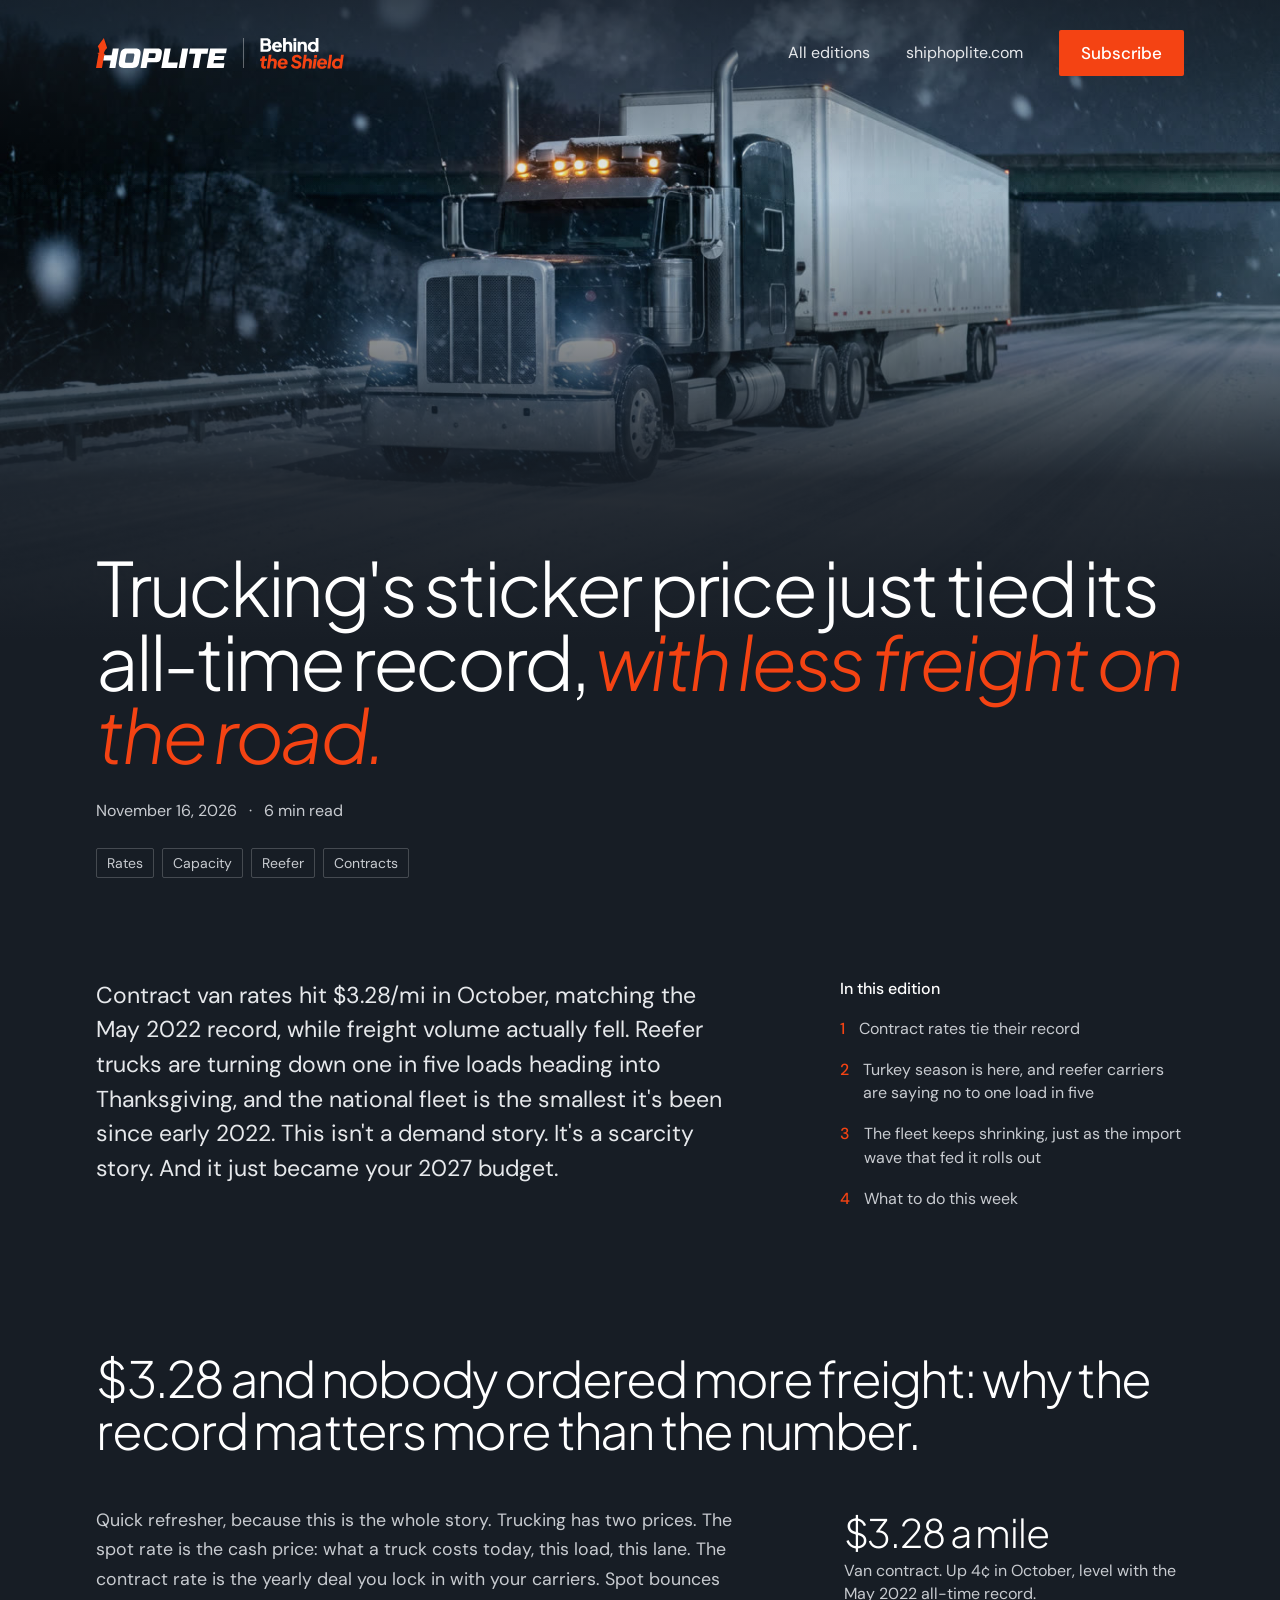
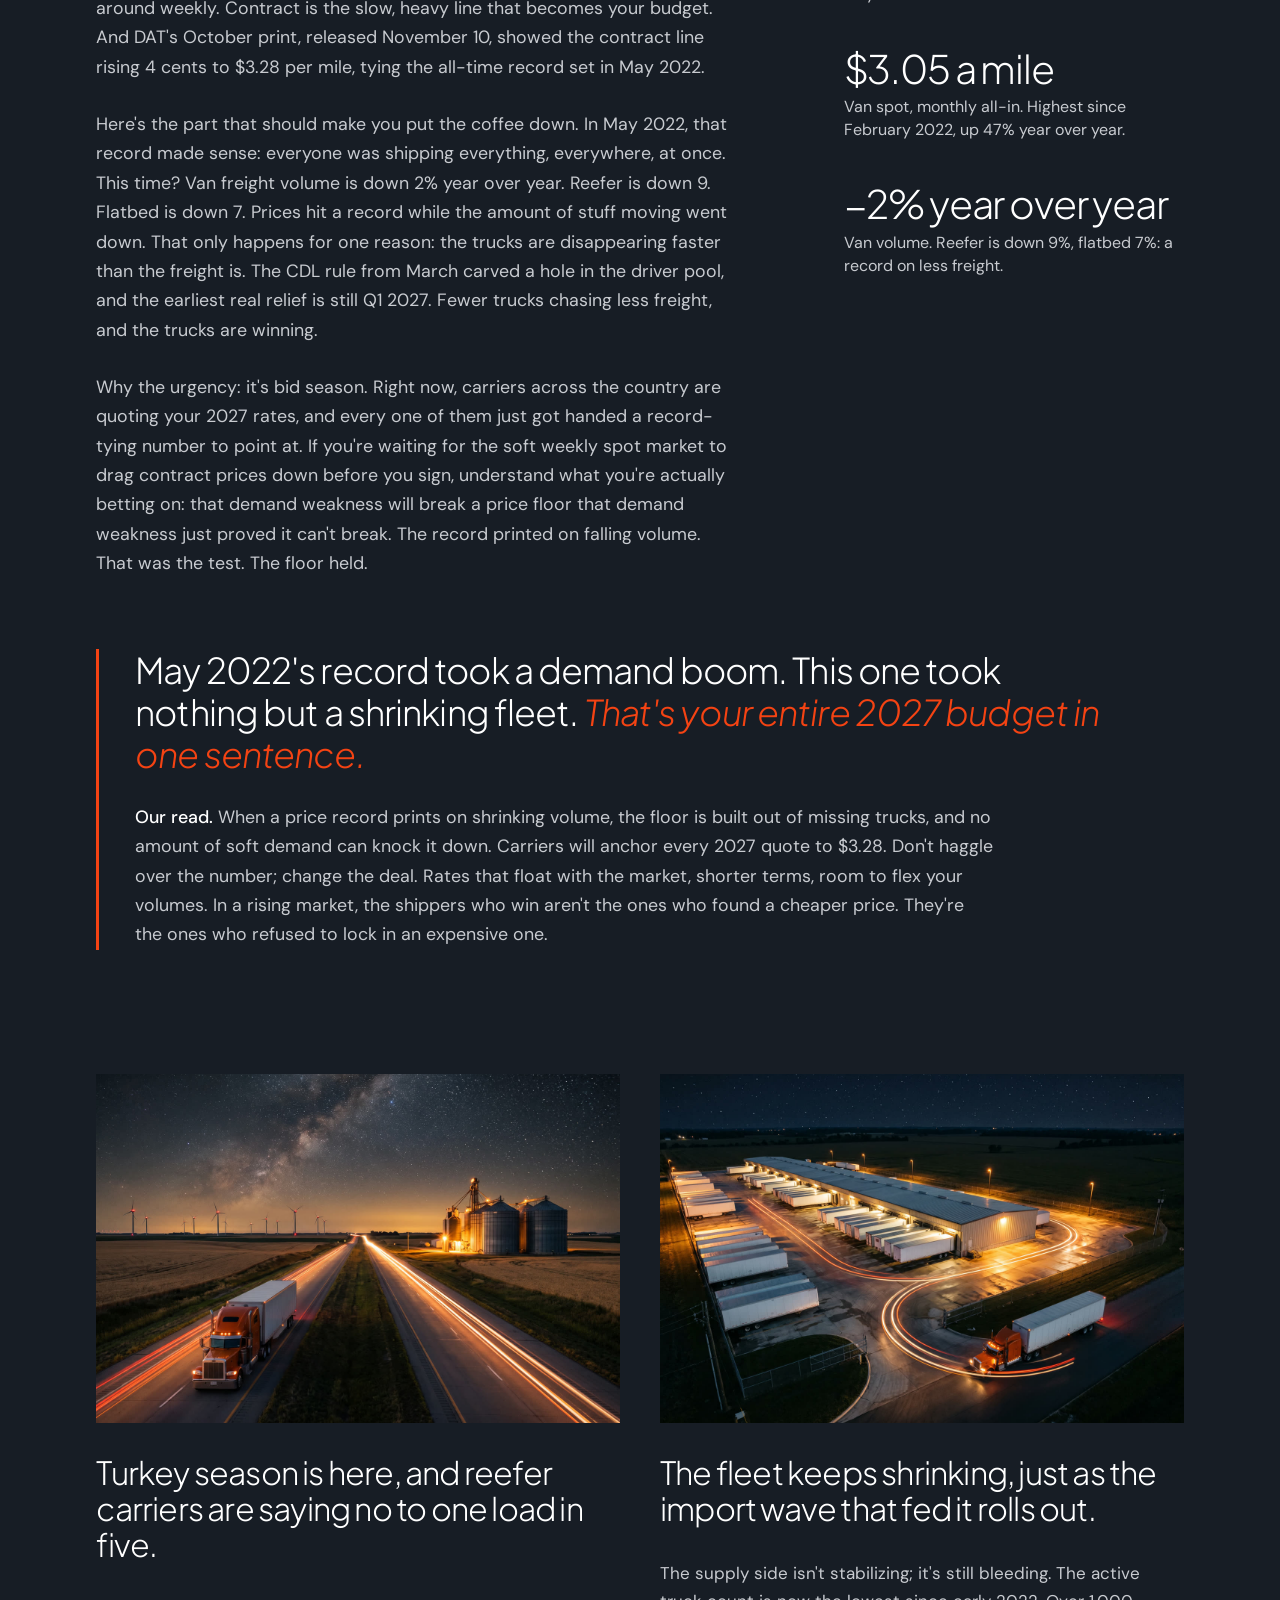
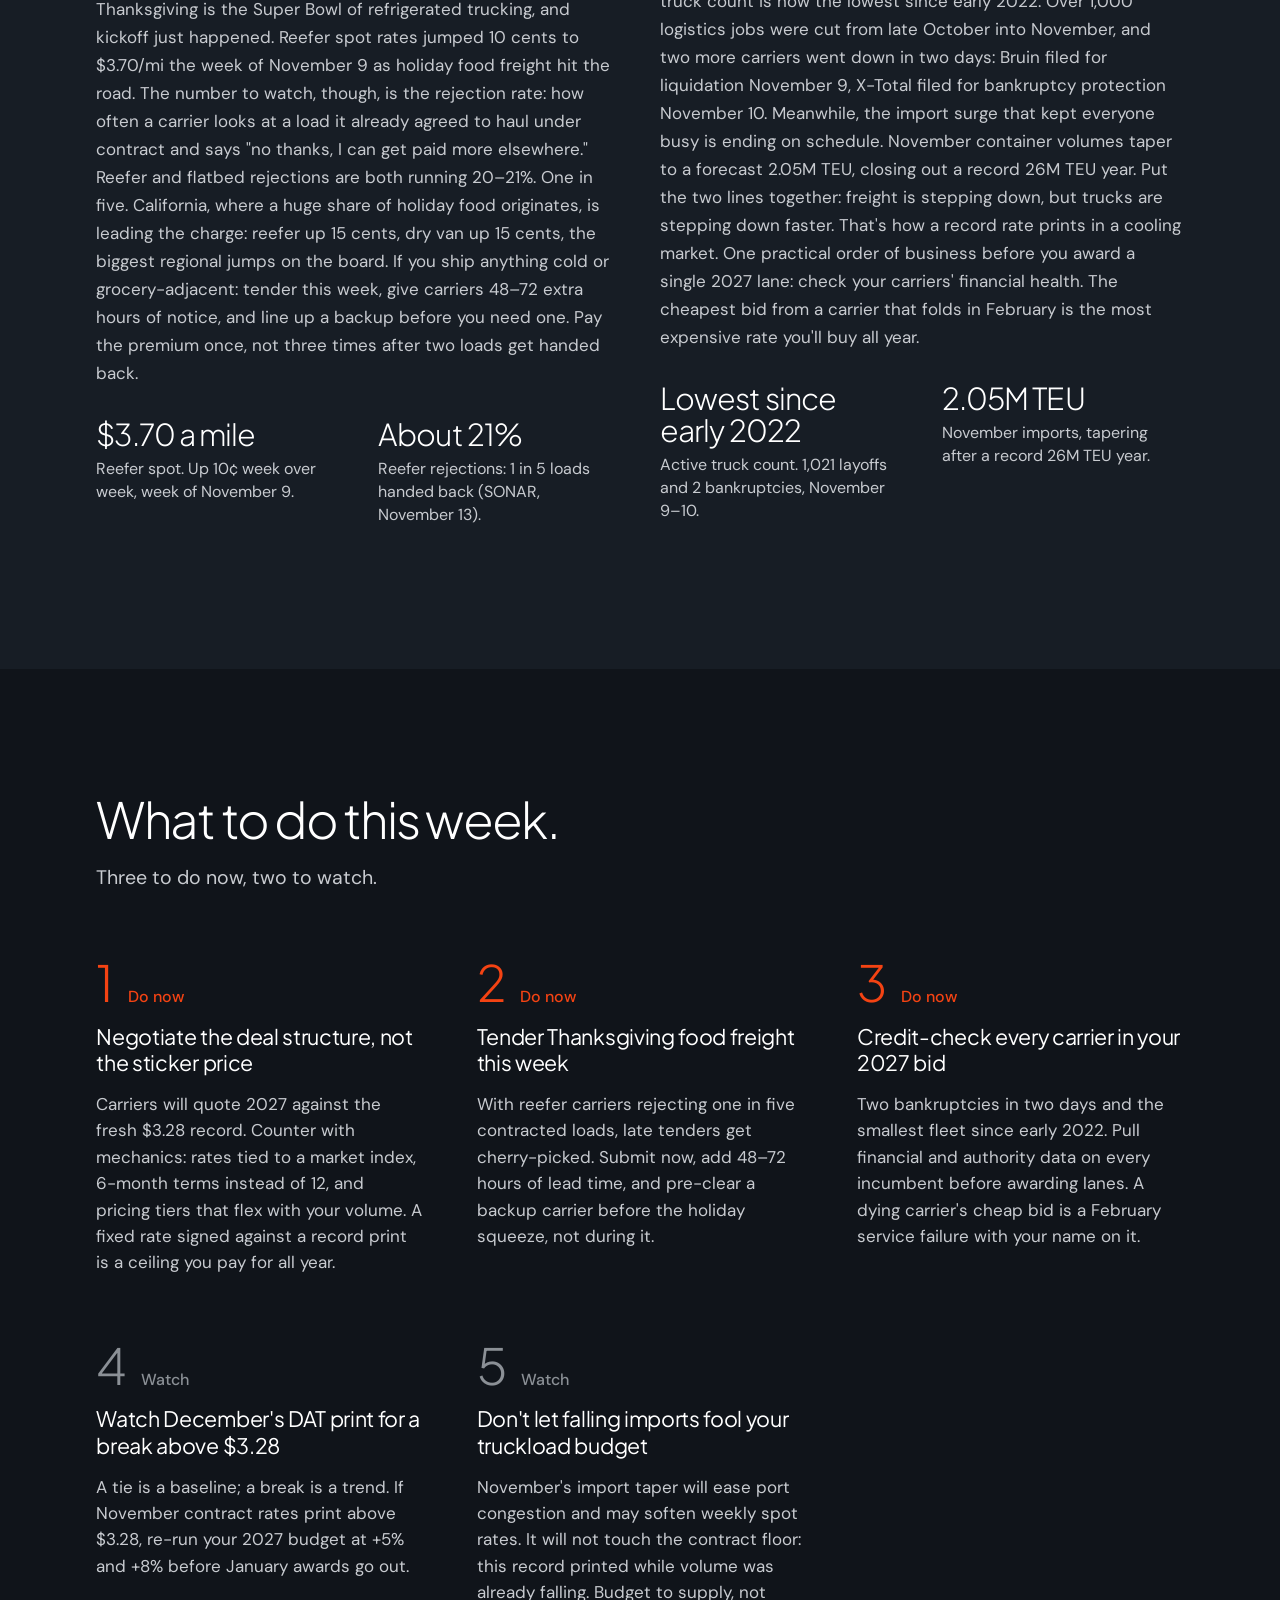
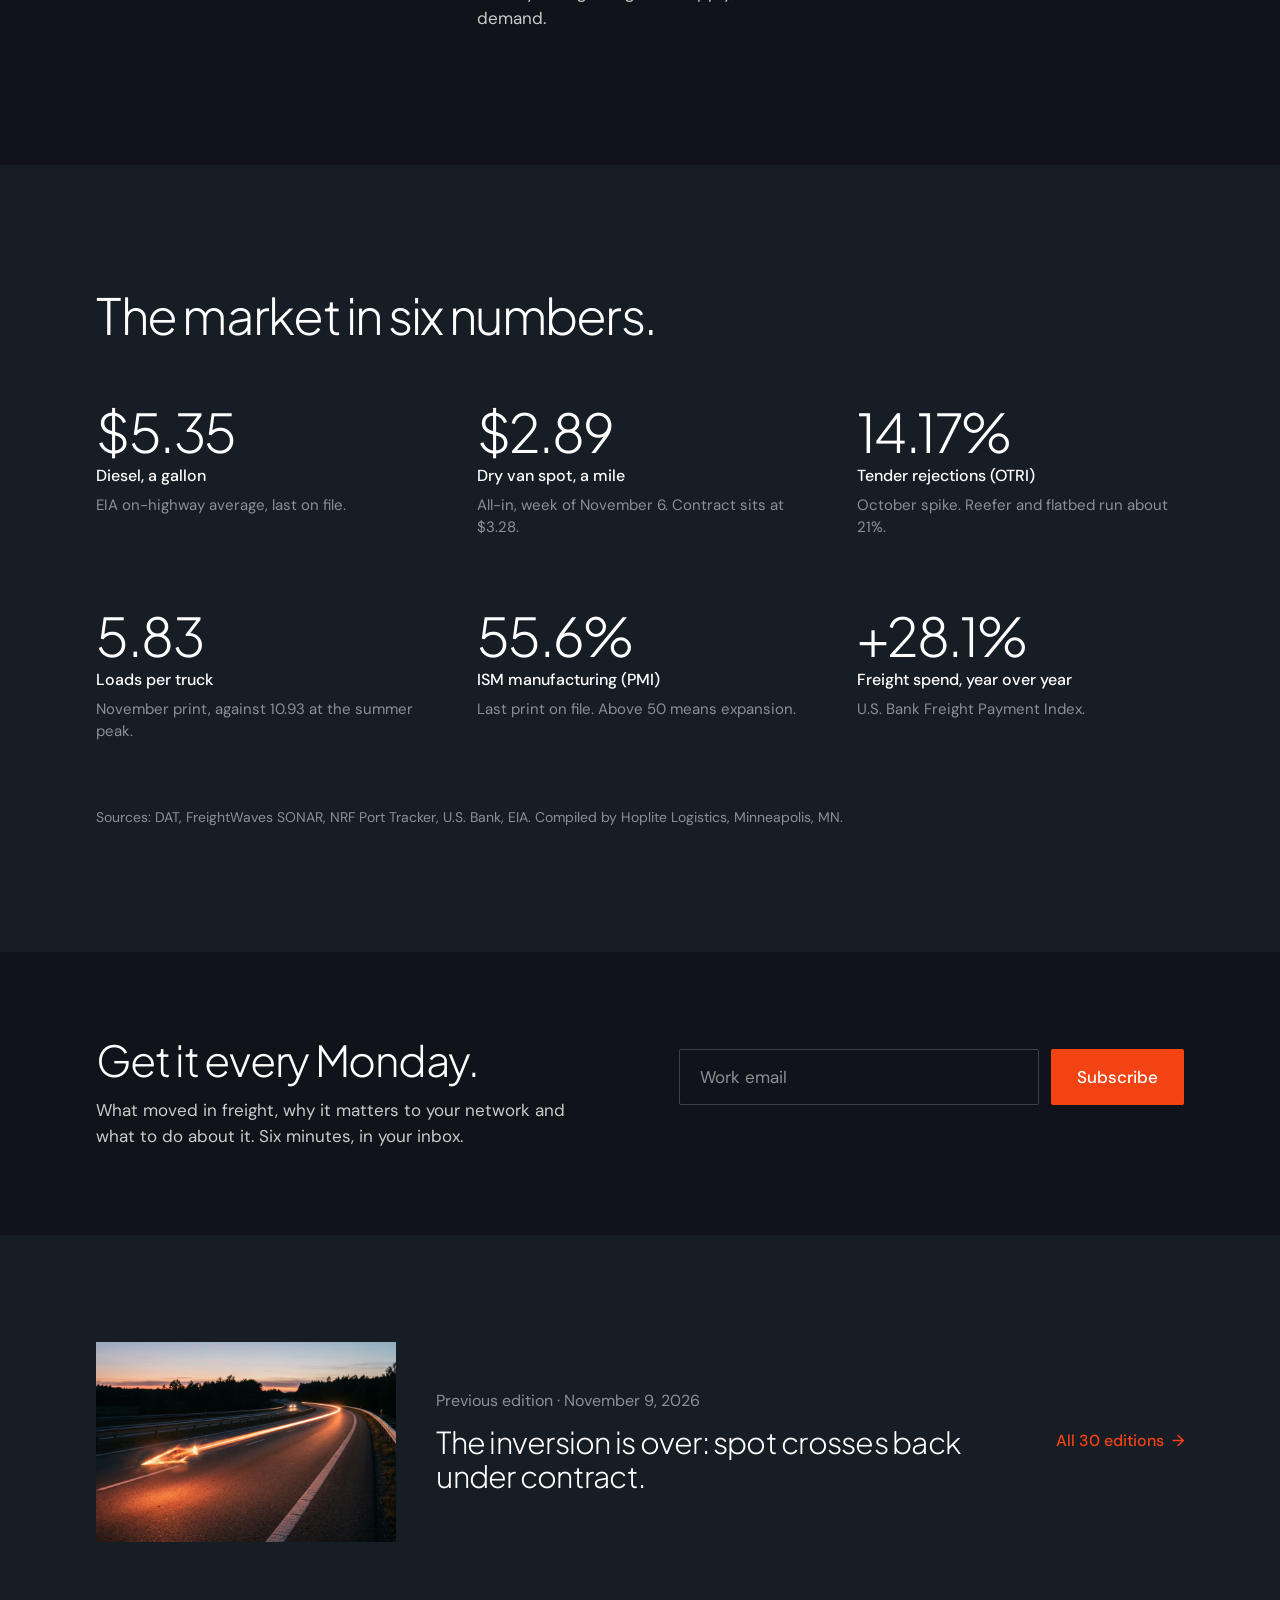
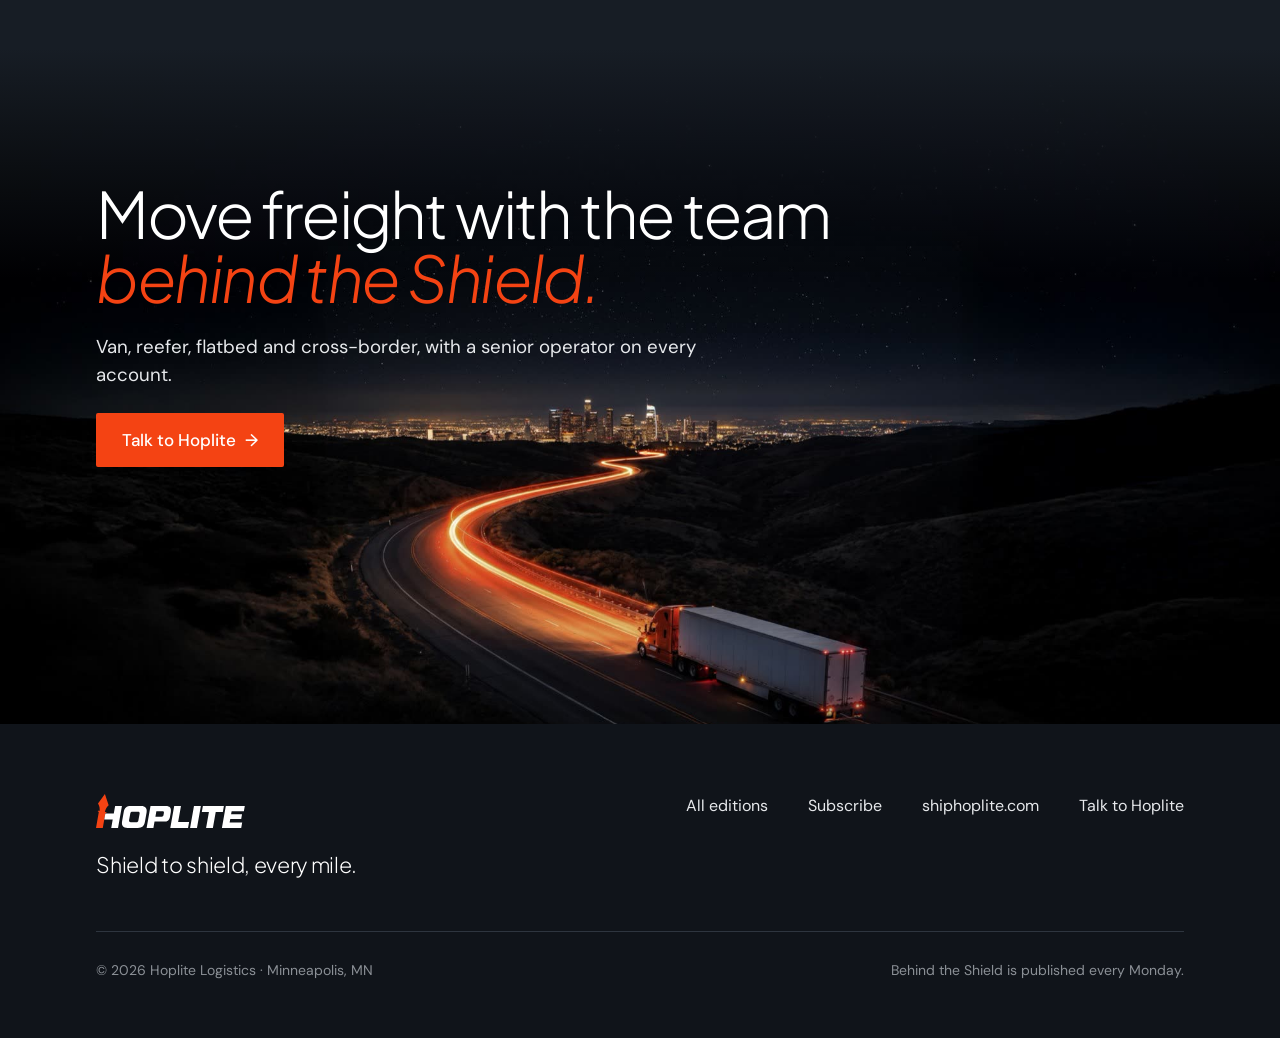
==== commit 23c8c59b: "Archive hover rows, tags, dates only, a photo per edition, large-screen photo scaling - Archive: eac" ====
--- a/edition.html
+++ b/edition.html
@@ -4,8 +4,8 @@
 <meta charset="utf-8">
 <meta name="viewport" content="width=device-width, initial-scale=1">
 <meta name="robots" content="noindex, nofollow">
-<title>Trucking&#x27;s sticker price just tied its all-time record. Behind the Shield, Week 47</title>
-<meta name="description" content="Contract van rates hit $3.28 a mile in October, matching the May 2022 record, while freight volume fell. Week 47 of Hoplite&#x27;s weekly freight brief.">
+<title>Trucking&#x27;s sticker price just tied its all-time record. Behind the Shield, November 16, 2026</title>
+<meta name="description" content="Contract van rates hit $3.28 a mile in October, matching the May 2022 record, while freight volume fell. From Hoplite&#x27;s weekly freight brief.">
 <link rel="icon" href="assets/img/favicon.svg" type="image/svg+xml">
 <link rel="preconnect" href="https://fonts.googleapis.com">
 <link rel="preconnect" href="https://fonts.gstatic.com" crossorigin>
@@ -46,7 +46,8 @@
   </div>
   <div class="wrap hero-text">
     <h1 class="headline display">Trucking's sticker price just tied its all-time record, <em>with less freight on the road.</em></h1>
-    <p class="meta"><span>Week 47</span><span>November 16, 2026</span><span>6 min read</span></p>
+    <p class="meta"><span>November 16, 2026</span><span>6 min read</span></p>
+    <span class="tags"><span class="tag">Rates</span><span class="tag">Capacity</span><span class="tag">Reefer</span><span class="tag">Contracts</span></span>
   </div>
 </header>
 <main>
@@ -170,7 +171,7 @@
   <a class="prev-card" href="edition.html">
     <img class="photo" src="assets/img/wk46.jpg" alt="A highway curving into the dusk" loading="lazy">
     <div>
-      <p class="small-meta">Previous edition &middot; Week 46</p>
+      <p class="small-meta">Previous edition &middot; November 9, 2026</p>
       <h3 class="display">The inversion is over: spot crosses back under contract.</h3>
     </div>
   </a>
--- a/assets/css/styles.css
+++ b/assets/css/styles.css
@@ -19,6 +19,12 @@
 .deep { background: var(--deep); }
 .display { font-family: var(--display); font-weight: 300; color: var(--white); }
 .photo { width: 100%; object-fit: cover; background: var(--deep); }
+
+/* Tags */
+.tags { display: flex; flex-wrap: wrap; gap: 8px; }
+.tag { display: inline-flex; padding: 5px 10px; border: 1px solid rgba(255, 255, 255, .2); border-radius: 2px; font: 400 14px/18px var(--text); color: var(--body); white-space: nowrap; }
+.hero-text .tags, .latest-text .tags { margin-top: clamp(18px, 1.9vw, 28px); }
+.card .tags { margin-top: 16px; }
 
 /* Buttons */
 .btn { display: inline-flex; align-items: center; justify-content: center; gap: .5em; padding: 16px 26px; border: 0; border-radius: 2px; background: var(--orange); color: var(--white); font: 500 17px/22px var(--text); cursor: pointer; transition: background .15s ease; white-space: nowrap; }
@@ -46,13 +52,13 @@
 
 /* Photo header (edition and archive) */
 .hero { position: relative; overflow: hidden; }
-.hero-photo { position: absolute; inset: 0 0 auto 0; height: clamp(340px, 50vw, 720px); }
+.hero-photo { position: absolute; top: 0; left: 50%; width: min(100%, 1920px); transform: translateX(-50%); height: clamp(340px, 50vw, 960px); }
 .hero-photo img { width: 100%; height: 100%; object-fit: cover; }
 .hero-photo::before { content: ""; position: absolute; inset: 0 0 auto 0; height: min(200px, 60%); background: linear-gradient(rgba(23, 29, 37, .7), rgba(23, 29, 37, 0)); }
 .hero-photo::after { content: ""; position: absolute; inset: 0; background: linear-gradient(rgba(23, 29, 37, 0) 27%, rgba(23, 29, 37, .92) 75%, var(--night) 100%); }
-.hero-text { position: relative; z-index: 2; padding-top: clamp(194px, 34.8vw, 501px); padding-bottom: clamp(32px, 5vw, 72px); }
-.hero.short .hero-photo { height: clamp(300px, 36.7vw, 528px); }
-.hero.short .hero-text { padding-top: clamp(168px, 27vw, 389px); }
+.hero-text { position: relative; z-index: 2; padding-top: clamp(194px, 34.8vw, 668px); padding-bottom: clamp(32px, 5vw, 72px); }
+.hero.short .hero-photo { height: clamp(300px, 36.7vw, 704px); }
+.hero.short .hero-text { padding-top: clamp(168px, 27vw, 518px); }
 h1.headline { font-size: clamp(44px, 5.83vw, 84px); line-height: .98; letter-spacing: -.045em; max-width: 1160px; }
 .meta { margin-top: clamp(20px, 2.2vw, 32px); font-size: clamp(16px, 1.25vw, 18px); color: var(--body); }
 .meta > span + span::before { content: "·"; margin-inline: .75em; }
@@ -131,10 +137,13 @@
 .more:hover, .prev-card:hover h3, .card:hover h3 { text-decoration: underline; text-decoration-thickness: 1px; text-underline-offset: 5px; }
 
 /* Closing band */
-.closing { position: relative; min-height: clamp(640px, 52.8vw, 760px); overflow: hidden; background: var(--night); }
-.closing > img { position: absolute; inset: 0; width: 100%; height: 100%; object-fit: cover; }
-.closing::before { content: ""; position: absolute; inset: 0 0 auto 0; z-index: 1; height: clamp(220px, 18vw, 260px); background: linear-gradient(var(--night), rgba(23, 29, 37, 0)); }
-.closing .wrap { position: relative; z-index: 2; padding-top: clamp(56px, 10.4vw, 150px); }
+.closing { position: relative; min-height: clamp(640px, 52.8vw, 1014px); overflow: hidden; background: #0B0D12; }
+.closing > img { position: absolute; top: 0; left: 50%; width: min(100%, 1920px); max-width: none; height: 100%; transform: translateX(-50%); object-fit: cover; }
+.closing::before { content: ""; position: absolute; inset: 0 0 auto 0; z-index: 1; height: clamp(220px, 18vw, 346px); background: linear-gradient(var(--night), rgba(23, 29, 37, 0)); }
+.closing .wrap { position: relative; z-index: 2; padding-top: clamp(56px, 10.4vw, 200px); }
+@media (min-width: 1921px) {
+  .hero-photo, .closing > img { -webkit-mask-image: linear-gradient(90deg, transparent, #000 14%, #000 86%, transparent); mask-image: linear-gradient(90deg, transparent, #000 14%, #000 86%, transparent); }
+}
 .closing h2 { max-width: 900px; font-size: clamp(40px, 5vw, 72px); line-height: 1; letter-spacing: -.04em; }
 .closing p { max-width: 620px; margin-block: 24px; font-size: clamp(17px, 1.46vw, 21px); line-height: 1.5; color: var(--soft); }
 
@@ -176,13 +185,35 @@
 .month { display: grid; grid-template-columns: 240px minmax(0, 1fr); gap: 14px 40px; }
 .month h2 { padding-top: 21px; font-size: clamp(24px, 2.08vw, 30px); line-height: 1.1; letter-spacing: -.03em; }
 .rows { border-top: 1px solid var(--line); }
-.row { display: flex; align-items: baseline; gap: 28px; padding-block: 26px; border-bottom: 1px solid var(--line); }
-.row .week { flex: 0 0 84px; font-weight: 500; color: var(--white); }
-.row .date { flex: 0 0 76px; color: var(--mute); }
-.row .title { flex: 1; font-size: clamp(20px, 1.8vw, 26px); line-height: 1.24; letter-spacing: -.025em; }
-.row .arrow { color: var(--orange); font-size: 22px; transition: transform .15s ease; }
-.row:hover .arrow { transform: translateX(4px); }
-.row:hover .title { color: var(--soft); }
+.row { position: relative; display: grid; grid-template-columns: 76px minmax(0, 1fr) 248px; column-gap: 28px; align-items: start; padding-block: 26px; border-bottom: 1px solid var(--line); }
+.row .date { padding-top: 8px; color: var(--mute); }
+.row .main { display: block; }
+.row .title { display: block; font-size: clamp(20px, 1.8vw, 26px); line-height: 1.24; letter-spacing: -.025em; }
+.row .reveal { display: grid; grid-template-rows: 0fr; transition: grid-template-rows .55s cubic-bezier(.16, 1, .3, 1); }
+.row .reveal-inner { display: block; min-height: 0; overflow: hidden; opacity: 0; transition: opacity .3s ease; }
+.row .dek { display: -webkit-box; -webkit-box-orient: vertical; -webkit-line-clamp: 3; overflow: hidden; margin-top: 14px; font-size: 16px; line-height: 1.55; color: var(--body); }
+.row .tags { margin-top: 16px; }
+.row .media { position: relative; align-self: stretch; min-height: 32px; }
+.row .media img { position: absolute; inset: 0; width: 100%; height: 100%; object-fit: cover; opacity: 0; transform: scale(1.05); transition: opacity .35s ease, transform .8s cubic-bezier(.16, 1, .3, 1); }
+.row .arrow { position: absolute; top: 3px; right: 0; color: var(--orange); font-size: 22px; transition: opacity .2s ease, transform .2s ease; }
+@media (hover: hover) and (min-width: 761px) {
+  .row:hover .reveal, .row:focus-visible .reveal { grid-template-rows: 1fr; transition-delay: .06s; }
+  .row:hover .reveal-inner, .row:focus-visible .reveal-inner { opacity: 1; transition-delay: .12s; }
+  .row:hover .media img, .row:focus-visible .media img { opacity: 1; transform: none; transition-delay: .1s; }
+  .row:hover .arrow, .row:focus-visible .arrow { opacity: 0; transform: translateX(6px); }
+}
+/* touch screens and phones: no hover, so every row shows its tags */
+@media (hover: none), (max-width: 760px) {
+  .row { grid-template-columns: minmax(0, 1fr); row-gap: 8px; padding-block: 20px; }
+  .row .date { padding-top: 0; font-size: 15px; }
+  .row .reveal { grid-template-rows: 1fr; }
+  .row .reveal-inner { opacity: 1; }
+  .row .dek { display: none; }
+  .row .tags { margin-top: 12px; }
+  .row .media { position: absolute; top: 18px; right: 0; min-height: 0; }
+  .row .media img { display: none; }
+  .row .arrow { position: static; font-size: 18px; }
+}
 
 /* Tablet */
 @media (max-width: 1080px) {
@@ -221,10 +252,6 @@
   .closing .wrap { padding-top: 56px; }
   .month { grid-template-columns: minmax(0, 1fr); }
   .month h2 { padding-top: 0; }
-  .row { display: grid; grid-template-columns: auto auto 1fr; align-items: center; gap: 8px 10px; padding-block: 20px; font-size: 15px; }
-  .row .week, .row .date { flex: none; }
-  .row .arrow { grid-column: 3; grid-row: 1; justify-self: end; font-size: 18px; }
-  .row .title { grid-column: 1 / -1; grid-row: 2; }
 }
 @media (prefers-reduced-motion: reduce) { html { scroll-behavior: auto; } * { transition: none !important; } }
 
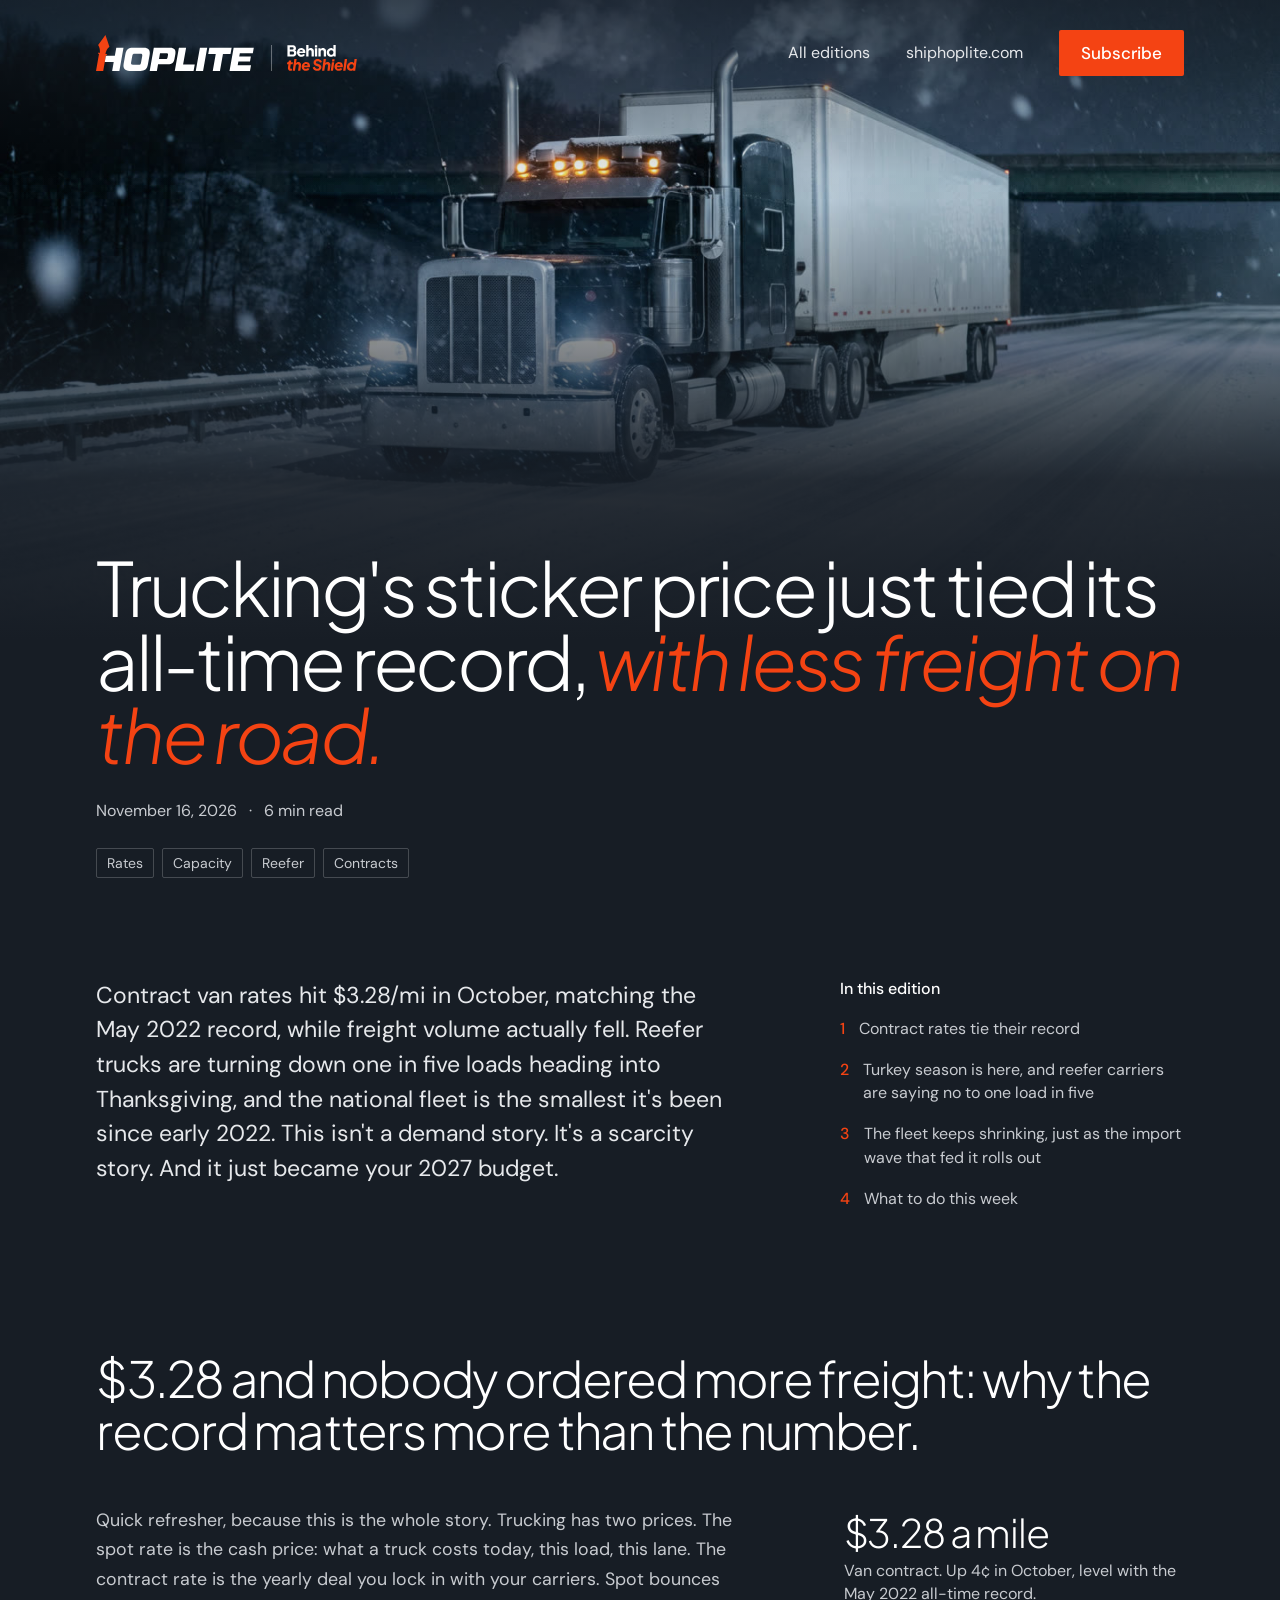
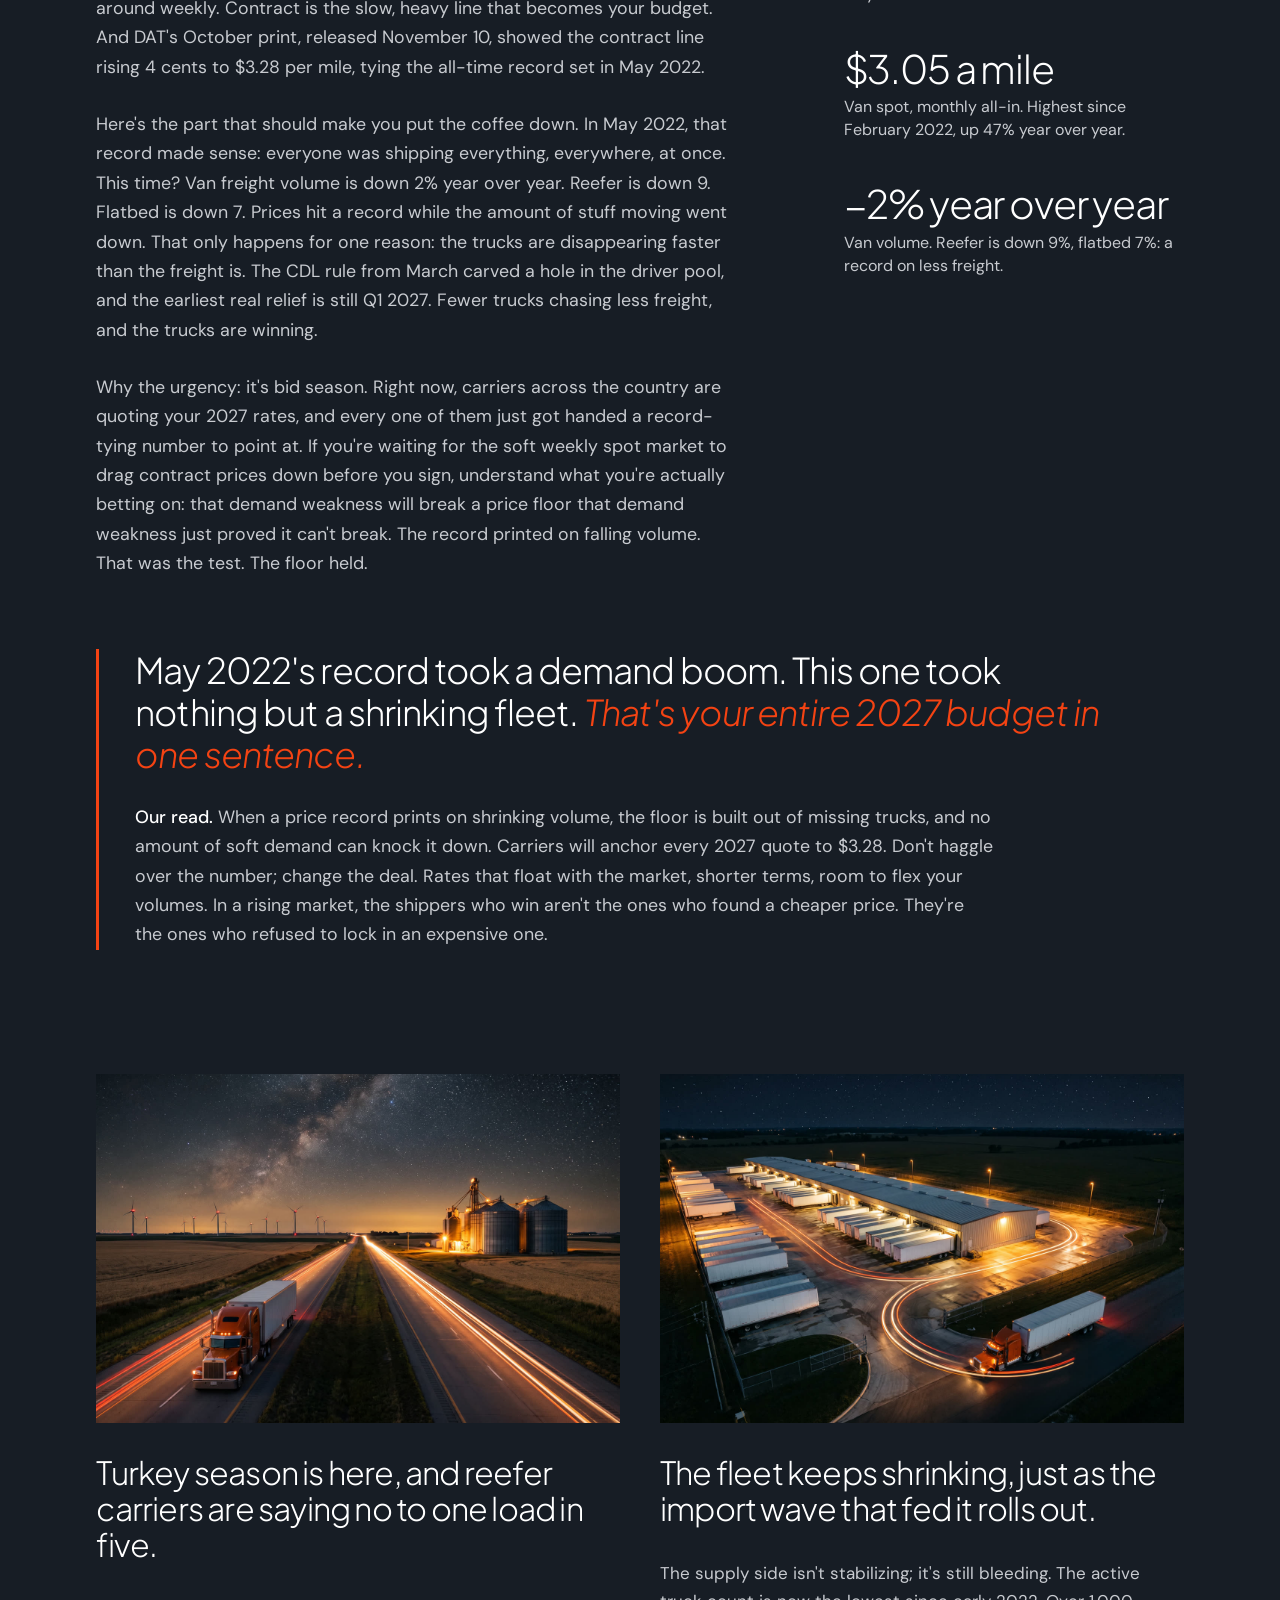
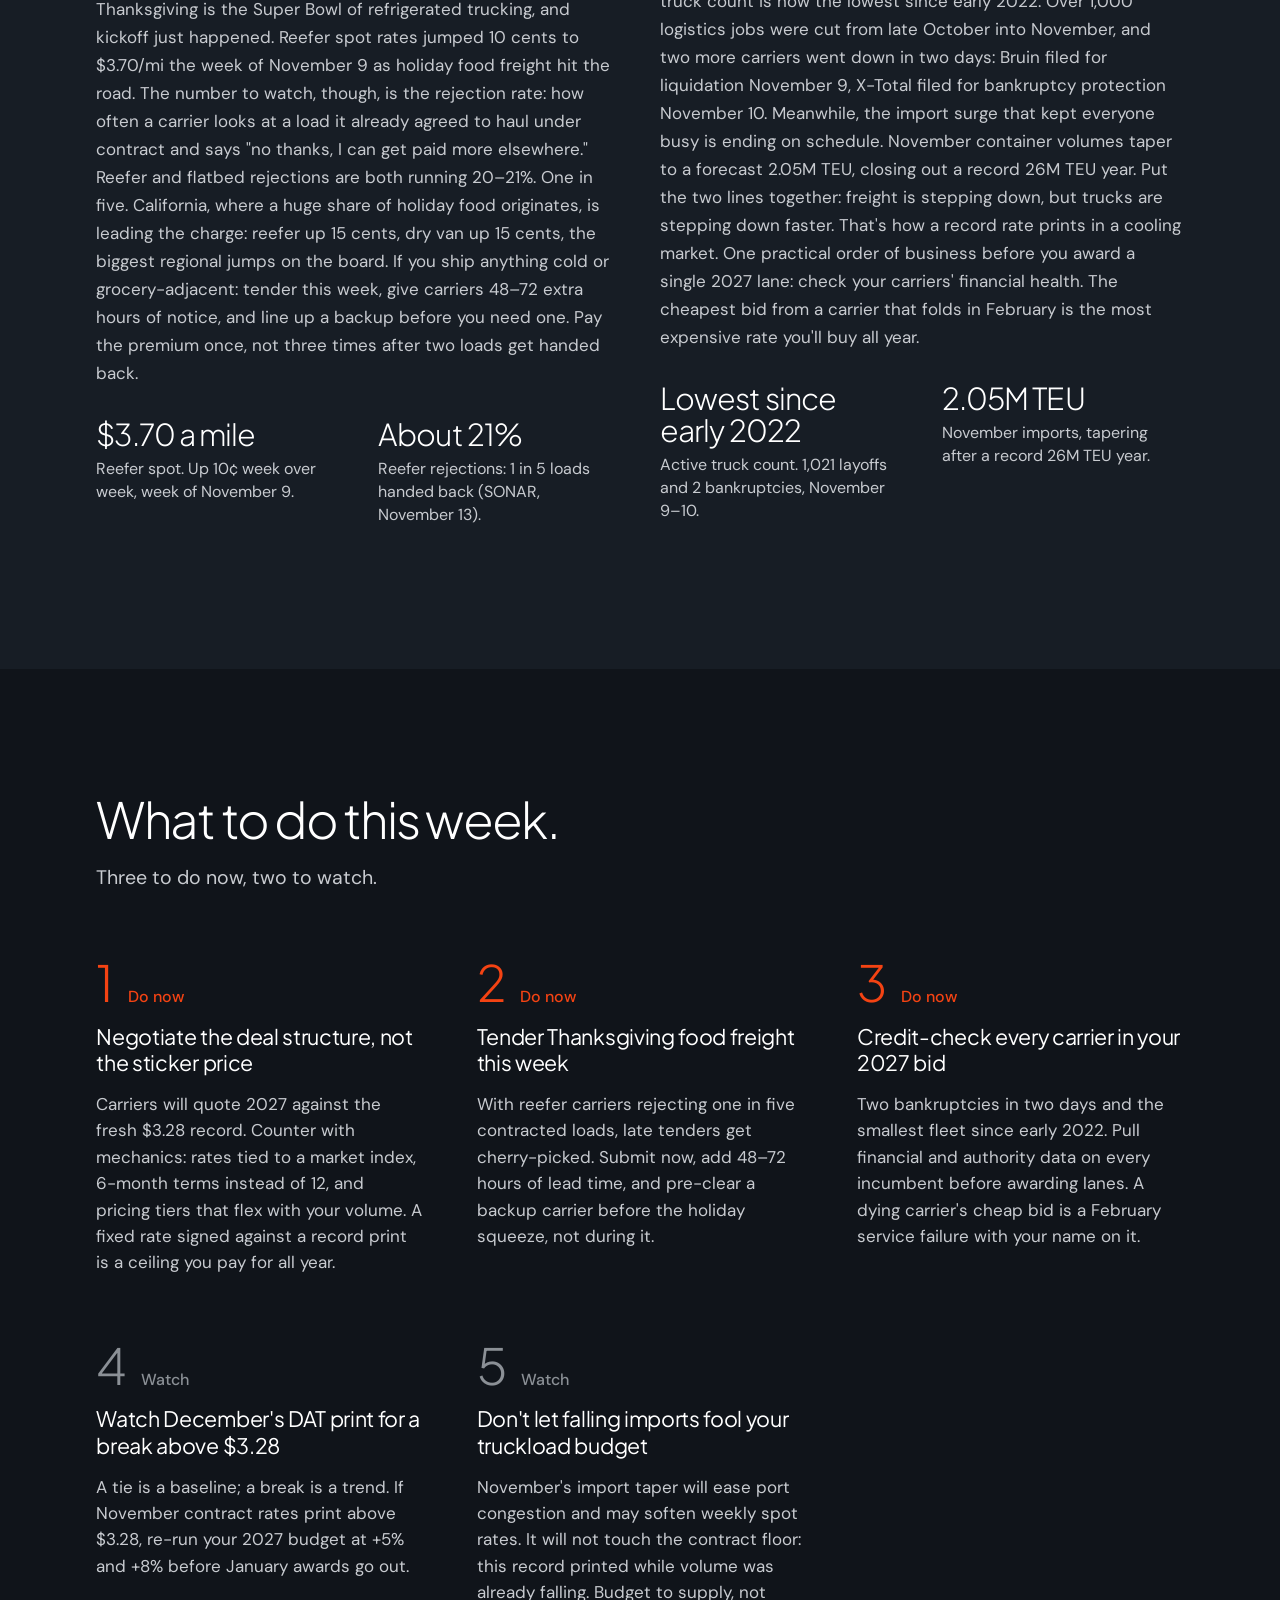
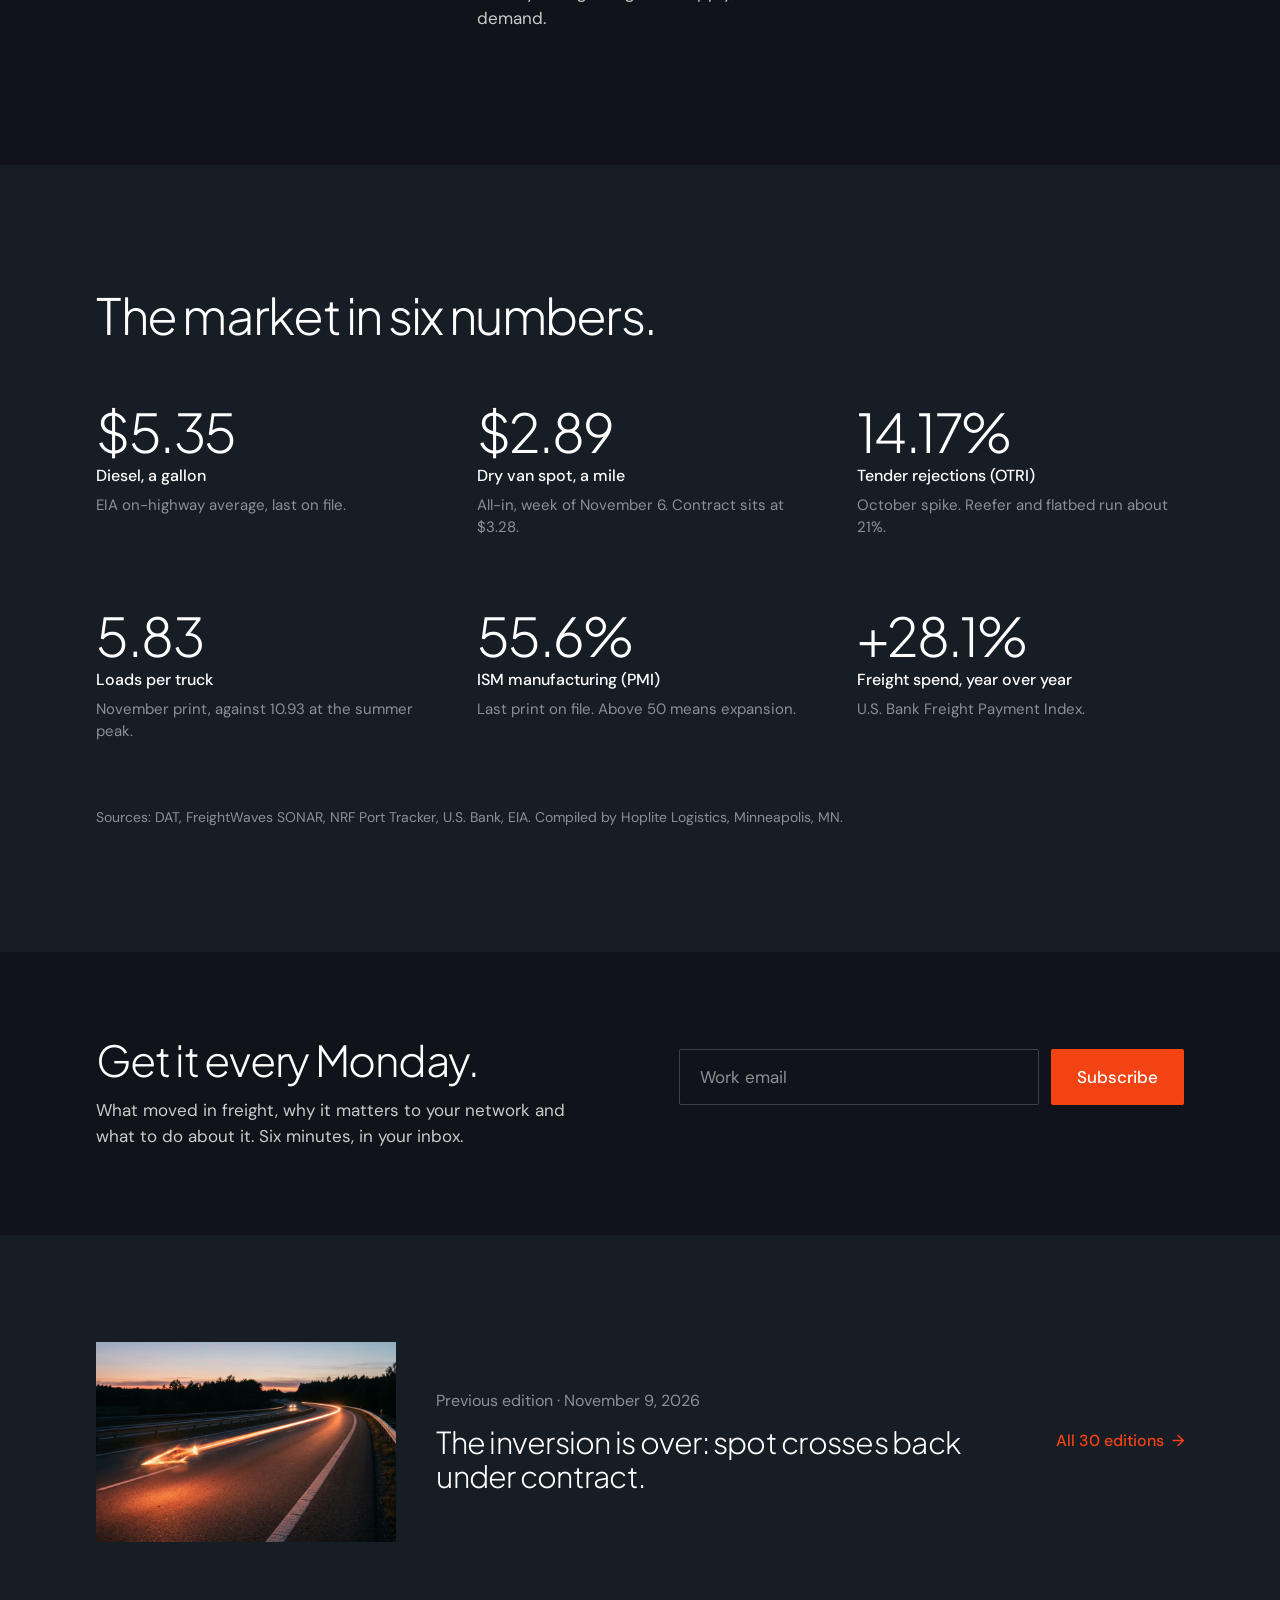
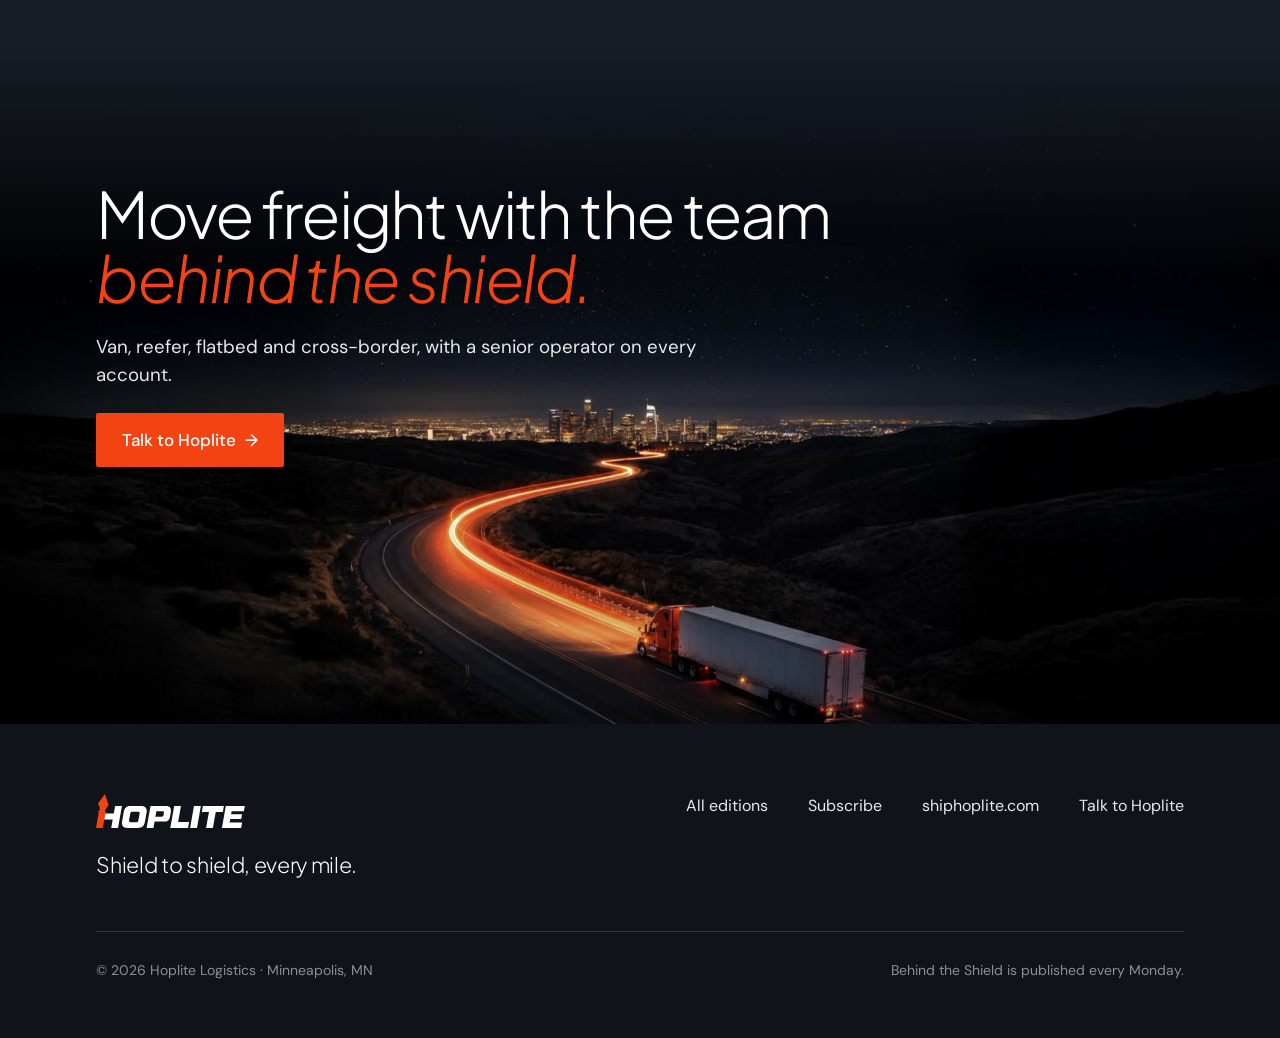
==== commit f6c74277: "Balance the header lockup optically; lowercase 'shield' in the closing line - Both logos sit on one " ====
--- a/edition.html
+++ b/edition.html
@@ -180,7 +180,7 @@
 <section class="closing">
   <img src="assets/img/closing.jpg" alt="A truck on a winding road at night, city lights on the horizon" loading="lazy">
   <div class="wrap">
-    <h2 class="display">Move freight with the team <em>behind the Shield.</em></h2>
+    <h2 class="display">Move freight with the team <em>behind the shield.</em></h2>
     <p>Van, reefer, flatbed and cross-border, with a senior operator on every account.</p>
     <a class="btn" href="https://shiphoplite.com/contact-us/" target="_blank" rel="noopener">Talk to Hoplite <span aria-hidden="true">&rarr;</span></a>
   </div>
--- a/assets/css/styles.css
+++ b/assets/css/styles.css
@@ -34,10 +34,13 @@
 
 /* Header */
 .nav { position: relative; z-index: 3; display: flex; align-items: center; justify-content: space-between; padding-block: 30px; }
-.lockup { display: flex; align-items: center; gap: 16px; }
-.lockup .wordmark { height: 30px; width: auto; }
-.lockup .rule { width: 1px; height: 30px; background: rgba(255, 255, 255, .35); }
-.lockup .bts { height: 31px; width: auto; }
+/* Optical balance: both logos sit on one baseline, and the Behind the Shield logo is sized to the
+   Hoplite letters (not to the spear, which rises above them). The gap before the rule is a touch
+   wider because the italic E leans toward it. */
+.lockup { display: flex; align-items: flex-end; }
+.lockup .wordmark { height: 36px; width: auto; margin-right: 17px; }
+.lockup .rule { width: 1px; height: 26px; margin-right: 15px; background: rgba(255, 255, 255, .35); }
+.lockup .bts { height: 26px; width: auto; }
 .nav-links { display: flex; align-items: center; gap: 36px; font-size: 16px; color: var(--soft); }
 .nav-links a:not(.btn):hover, .footer-links a:hover { color: var(--white); text-decoration: underline; text-underline-offset: 4px; }
 .menu-btn { display: none; width: 44px; height: 44px; margin-right: -10px; padding: 0; border: 0; background: none; cursor: pointer; }
@@ -229,9 +232,9 @@
 @media (max-width: 760px) {
   .wide { display: none; }
   .nav { padding-block: 22px; }
-  .lockup { gap: 12px; }
-  .lockup .wordmark, .lockup .rule { height: 24px; }
-  .lockup .bts { height: 25px; }
+  .lockup .wordmark { height: 29px; margin-right: 14px; }
+  .lockup .rule { height: 21px; margin-right: 12px; }
+  .lockup .bts { height: 21px; }
   .nav-links { display: none; }
   .menu-btn { display: block; }
   .intro, .story-cols, .stories { grid-template-columns: minmax(0, 1fr); }
